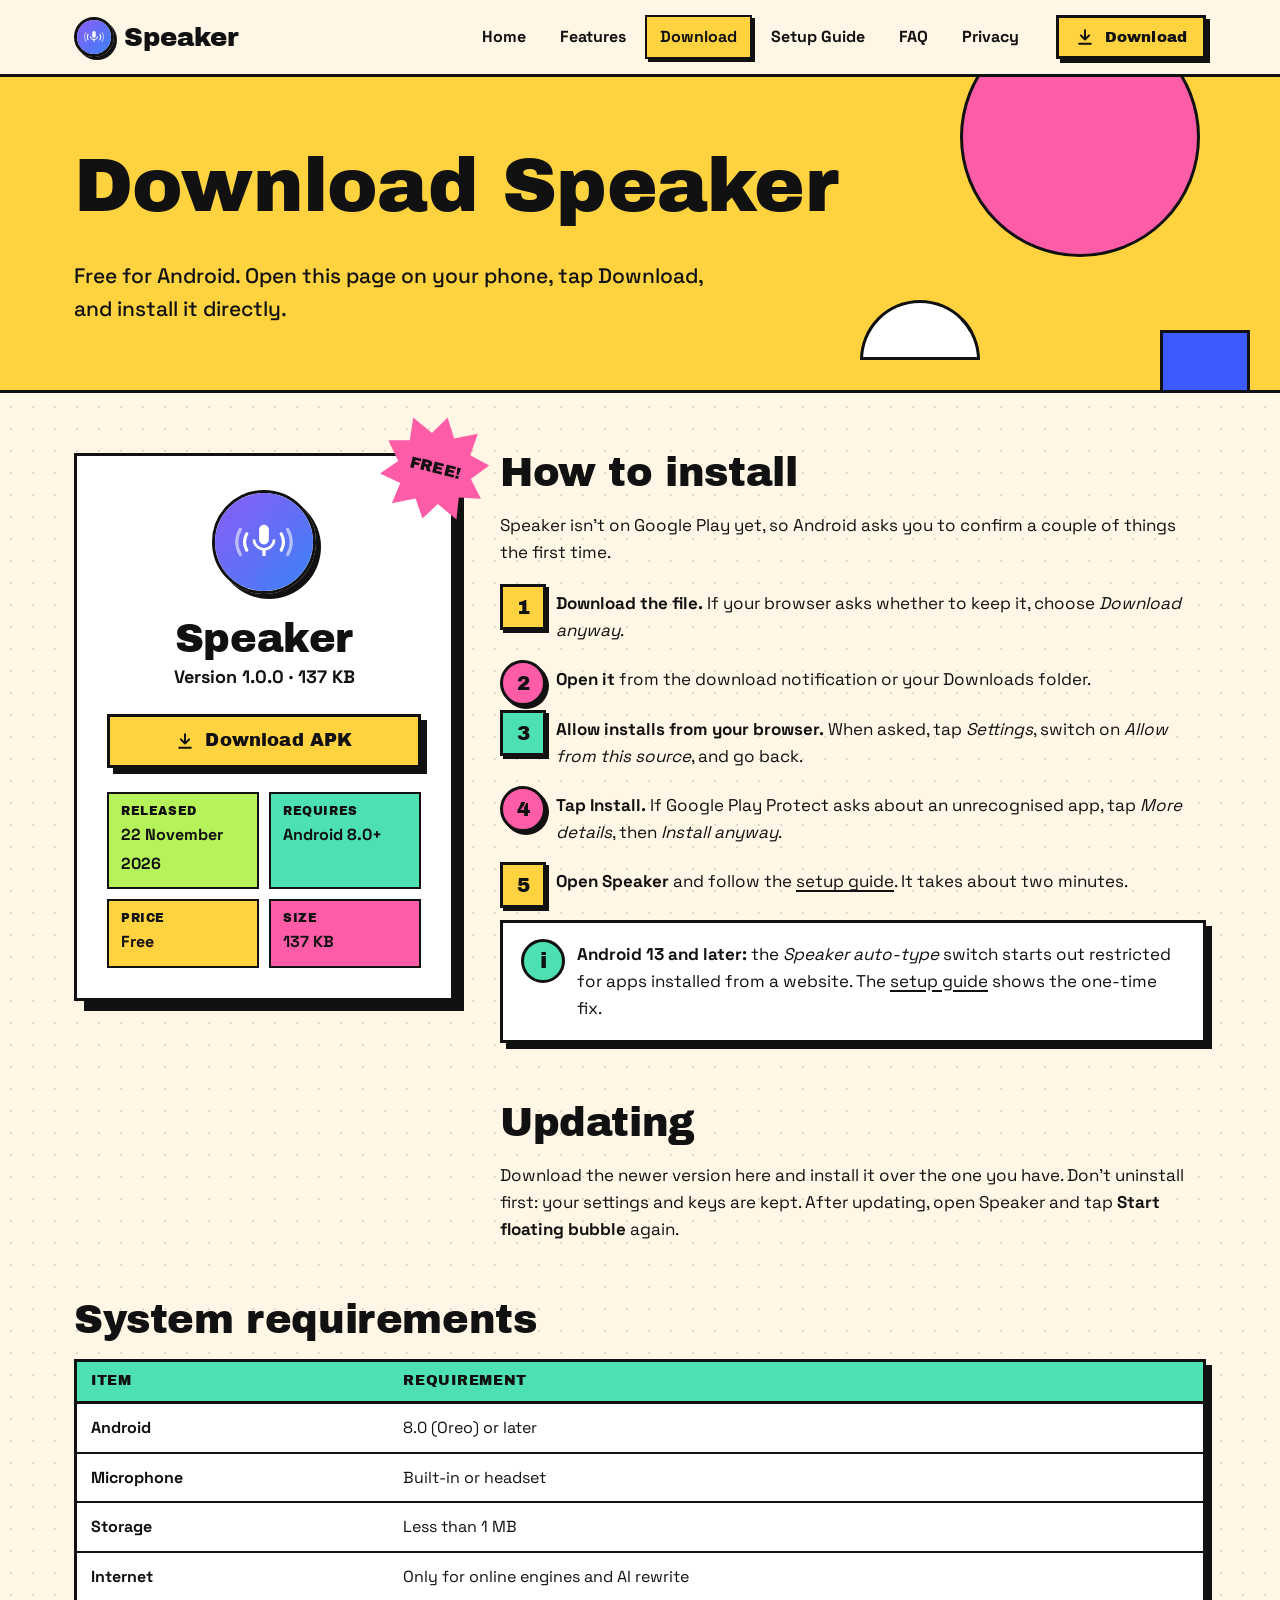
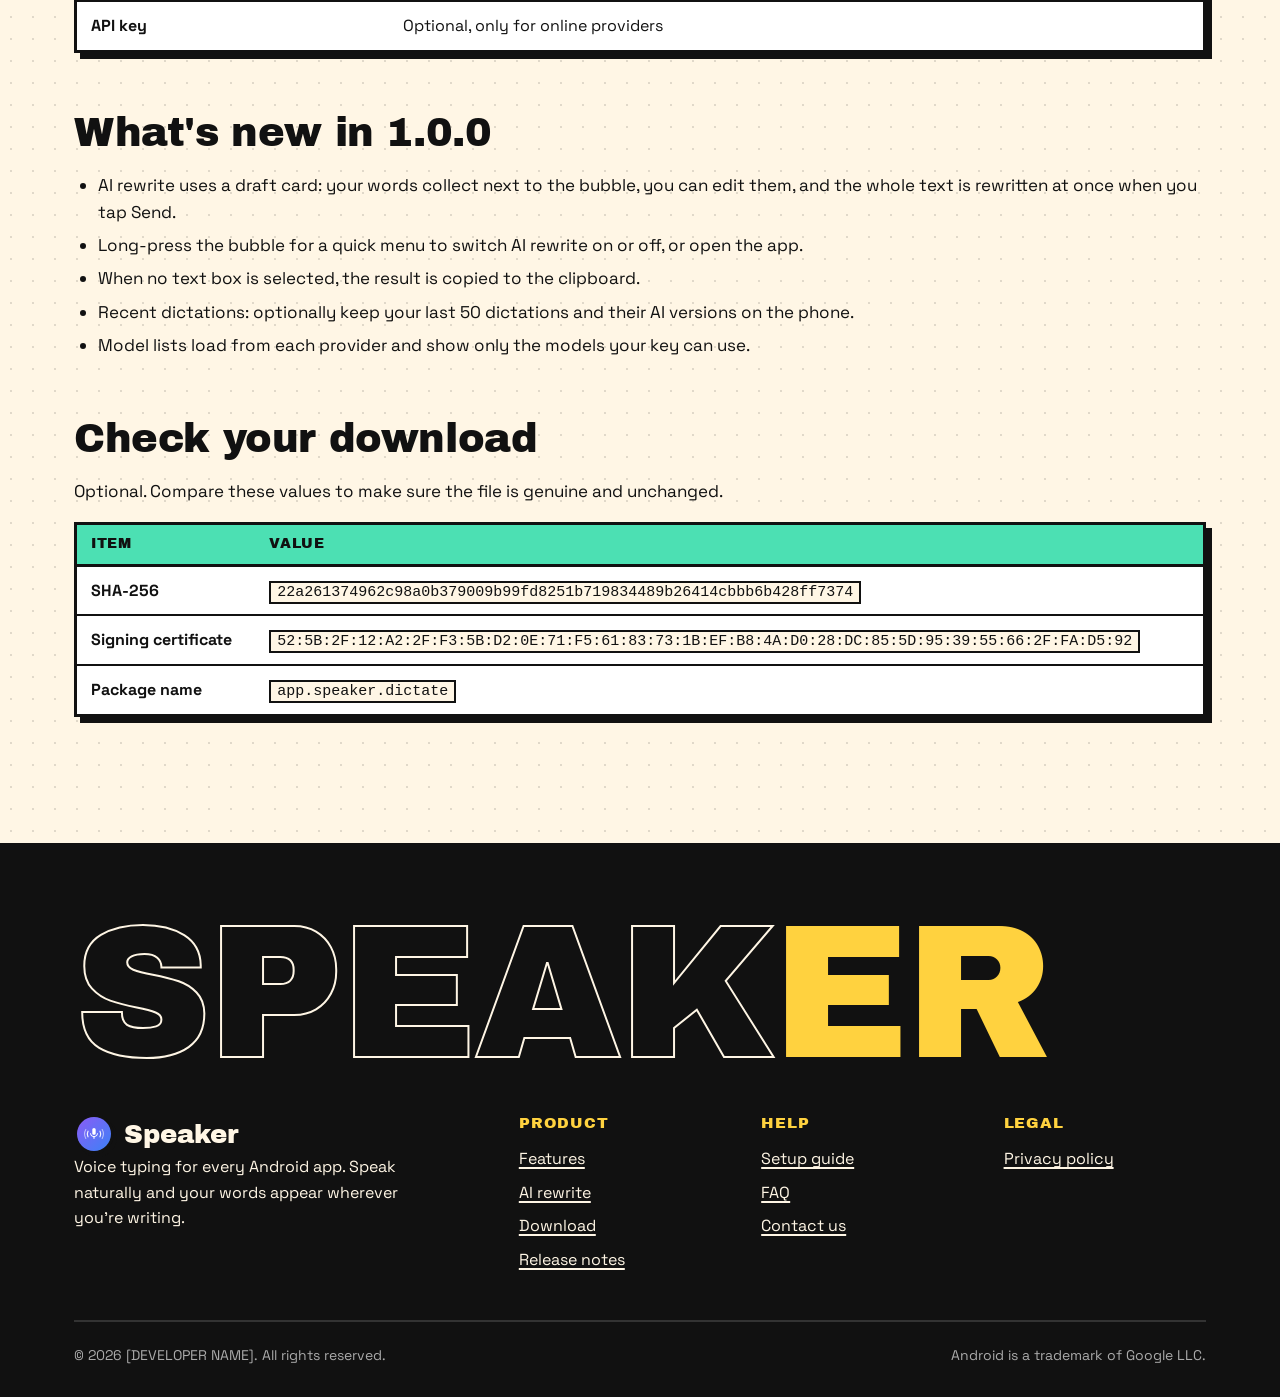
==== download.html @ e4e37671 "first commit: voxtype website" ====
<!doctype html>
<html lang="en">
<head>
<meta charset="utf-8">
<meta name="viewport" content="width=device-width, initial-scale=1">
<title>Download Speaker for Android</title>
<meta name="description" content="Download Speaker, the free voice typing app for Android 8.0 and later.">
<meta name="theme-color" content="#ffd23f">
<link rel="preload" href="assets/fonts/archivo-black-latin.woff2" as="font" type="font/woff2" crossorigin>
<link rel="icon" href="assets/logo.svg" type="image/svg+xml">
<link rel="stylesheet" href="assets/style.css">
</head>
<body>

<header class="header"><div class="wrap">
  <a class="logo" href="index.html"><img src="assets/logo.svg" alt="" width="36" height="36">Speaker</a>
  <ul class="nav"><li><a href="index.html">Home</a></li><li><a href="index.html#features">Features</a></li><li><a href="download.html" aria-current="page">Download</a></li><li><a href="guide.html">Setup Guide</a></li><li><a href="faq.html">FAQ</a></li><li><a href="privacy.html">Privacy</a></li></ul>
  <a class="btn btn-sm" href="download.html"><svg viewBox="0 0 24 24" fill="none" stroke="currentColor" stroke-width="2.4" stroke-linecap="round" stroke-linejoin="round"><path d="M12 4v11M7 10l5 5 5-5M5 20h14"/></svg>Download</a>
</div></header>

<section class="page-hero"><span class="shape s-circle p1"></span><span class="shape s-half p2"></span><span class="shape p3"></span><div class="wrap">
  <h1>Download Speaker</h1>
  <p>Free for Android. Open this page on your phone, tap Download, and install it directly.</p>
</div></section>
<div class="wrap">
  <div class="dl">
    <div class="dl-card">
      <div class="burst">FREE!</div>
      <img class="ico" src="assets/logo.svg" alt="" width="104" height="104">
      <h2>Speaker</h2>
      <div class="ver">Version 1.0.0 &middot; 137 KB</div>
      <a class="btn btn-lg" href="downloads/Speaker-1.0.0.apk" download><svg viewBox="0 0 24 24" fill="none" stroke="currentColor" stroke-width="2.4" stroke-linecap="round" stroke-linejoin="round"><path d="M12 4v11M7 10l5 5 5-5M5 20h14"/></svg>Download APK</a>
      <div class="facts">
        <div><small>Released</small><b>22 November 2026</b></div>
        <div><small>Requires</small><b>Android 8.0+</b></div>
        <div><small>Price</small><b>Free</b></div>
        <div><small>Size</small><b>137 KB</b></div>
      </div>
    </div>
    <div class="dl-main article">
      <h2>How to install</h2>
      <p>Speaker isn't on Google Play yet, so Android asks you to confirm a couple of things the first time.</p>
      <ol class="numbered">
        <li><b>Download the file.</b> If your browser asks whether to keep it, choose <i>Download anyway</i>.</li>
        <li><b>Open it</b> from the download notification or your Downloads folder.</li>
        <li><b>Allow installs from your browser.</b> When asked, tap <i>Settings</i>, switch on <i>Allow from this source</i>, and go back.</li>
        <li><b>Tap Install.</b> If Google Play Protect asks about an unrecognised app, tap <i>More details</i>, then <i>Install anyway</i>.</li>
        <li><b>Open Speaker</b> and follow the <a href="guide.html">setup guide</a>. It takes about two minutes.</li>
      </ol>
      <div class="note"><b>Android 13 and later:</b> the <i>Speaker auto-type</i> switch starts out restricted for apps installed from a website. The <a href="guide.html#restricted">setup guide</a> shows the one-time fix.</div>
      <h2>Updating</h2>
      <p>Download the newer version here and install it over the one you have. Don't uninstall first: your settings and keys are kept. After updating, open Speaker and tap <b>Start floating bubble</b> again.</p>
    </div>
  </div>

  <div class="layout" style="padding-top:30px">
    <div class="article" style="max-width:none">
      <h2 id="requirements">System requirements</h2>
      <table class="table"><tr><th>Item</th><th>Requirement</th></tr><tr><td>Android</td><td>8.0 (Oreo) or later</td></tr><tr><td>Microphone</td><td>Built-in or headset</td></tr><tr><td>Storage</td><td>Less than 1 MB</td></tr><tr><td>Internet</td><td>Only for online engines and AI rewrite</td></tr><tr><td>API key</td><td>Optional, only for online providers</td></tr></table>
      <h2 id="releases">What's new in 1.0.0</h2>
      <ul>
        <li>AI rewrite uses a draft card: your words collect next to the bubble, you can edit them, and the whole text is rewritten at once when you tap Send.</li>
        <li>Long-press the bubble for a quick menu to switch AI rewrite on or off, or open the app.</li>
        <li>When no text box is selected, the result is copied to the clipboard.</li>
        <li>Recent dictations: optionally keep your last 50 dictations and their AI versions on the phone.</li>
        <li>Model lists load from each provider and show only the models your key can use.</li>
      </ul>
      <h2 id="verify">Check your download</h2>
      <p>Optional. Compare these values to make sure the file is genuine and unchanged.</p>
      <table class="table"><tr><th>Item</th><th>Value</th></tr><tr><td>SHA-256</td><td><span class="code">22a261374962c98a0b379009b99fd8251b719834489b26414cbbb6b428ff7374</span></td></tr><tr><td>Signing certificate</td><td><span class="code">52:5B:2F:12:A2:2F:F3:5B:D2:0E:71:F5:61:83:73:1B:EF:B8:4A:D0:28:DC:85:5D:95:39:55:66:2F:FA:D5:92</span></td></tr><tr><td>Package name</td><td><span class="code">app.speaker.dictate</span></td></tr></table>
    </div>
  </div>
</div>

<footer class="footer"><div class="wrap">
  <div class="giant" aria-hidden="true">SPEAK<span>ER</span></div>
  <div class="cols">
    <div>
      <a class="logo" href="index.html"><img src="assets/logo.svg" alt="" width="36" height="36">Speaker</a>
      <p>Voice typing for every Android app. Speak naturally and your words appear wherever you're writing.</p>
    </div>
    <div><h4>Product</h4><ul><li><a href="index.html#features">Features</a></li><li><a href="index.html#ai">AI rewrite</a></li><li><a href="download.html">Download</a></li><li><a href="download.html#releases">Release notes</a></li></ul></div>
    <div><h4>Help</h4><ul><li><a href="guide.html">Setup guide</a></li><li><a href="faq.html">FAQ</a></li><li><a href="mailto:[CONTACT EMAIL]">Contact us</a></li></ul></div>
    <div><h4>Legal</h4><ul><li><a href="privacy.html">Privacy policy</a></li></ul></div>
  </div>
  <div class="base"><span>&copy; 2026 [DEVELOPER NAME]. All rights reserved.</span><span>Android is a trademark of Google LLC.</span></div>
</div></footer>

</body>
</html>
---- assets/style.css ----
/* Speaker website: bold art-poster style. Thick outlines, hard shadows, flat bright colours, geometric shapes,
   clipped and outlined type. Fonts are self-hosted (SIL Open Font License): Archivo Black, Space Grotesk.
   No frameworks, no third-party requests. */

@font-face { font-family: "Archivo Black"; src: url("fonts/archivo-black-latin.woff2") format("woff2"); font-weight: 400; font-display: swap; }
@font-face { font-family: "Space Grotesk"; src: url("fonts/space-grotesk-latin.woff2") format("woff2"); font-weight: 300 700; font-display: swap; }

:root {
  --ink: #111;
  --paper: #fff6e5;
  --white: #fff;
  --yellow: #ffd23f;
  --pink: #ff5ca8;
  --blue: #3d5afe;
  --lime: #b6f25a;
  --orange: #ff7a1a;
  --purple: #8b5cf6;
  --mint: #4ce0b3;
  --line: 3px solid var(--ink);
  --hard: 6px 6px 0 var(--ink);
  --hard-sm: 4px 4px 0 var(--ink);
  --display: "Archivo Black", "Arial Black", Impact, sans-serif;
  --body: "Space Grotesk", system-ui, "Segoe UI", Roboto, sans-serif;
}

* { box-sizing: border-box; }
html { scroll-behavior: smooth; }
body {
  margin: 0;
  font: 18px/1.6 var(--body);
  color: var(--ink);
  background-color: var(--paper);
  background-image: radial-gradient(rgba(17,17,17,.13) 1.2px, transparent 1.2px);
  background-size: 22px 22px;
}
a { color: var(--ink); text-decoration-thickness: 2px; text-underline-offset: 3px; }
a:hover { color: var(--blue); }
img, svg { max-width: 100%; }
h1, h2, h3 { margin: 0 0 .45em; font-family: var(--display); font-weight: 400; line-height: 1.02; letter-spacing: -.01em; }
h1 { font-size: 88px; }
h2 { font-size: 56px; }
h3 { font-size: 22px; line-height: 1.15; }
p { margin: 0 0 1em; }
.wrap { width: 1180px; max-width: 100%; margin: 0 auto; padding: 0 24px; position: relative; }
.center { text-align: center; }

/* ---------- type effects ---------- */
.outline { color: transparent; -webkit-text-stroke: 2.5px var(--ink); paint-order: stroke fill; }
.stripes {
  color: transparent;
  background: repeating-linear-gradient(-45deg, var(--pink) 0 10px, var(--blue) 10px 20px);
  -webkit-background-clip: text; background-clip: text;
  -webkit-text-stroke: 2px var(--ink);
}
.dots-text {
  color: transparent;
  background: radial-gradient(var(--orange) 35%, transparent 36%) 0 0 / 12px 12px, var(--yellow);
  -webkit-background-clip: text; background-clip: text;
  -webkit-text-stroke: 2px var(--ink);
}
.hl { position: relative; z-index: 0; display: inline-block; padding: 0 .12em; }
.hl::before { content: ""; position: absolute; z-index: -1; inset: .12em -.04em .02em; background: var(--yellow); border: var(--line); transform: skew(-8deg) rotate(-1.5deg); }
.hl.pink::before { background: var(--pink); }
.hl.lime::before { background: var(--lime); }
.hl.mint::before { background: var(--mint); }
.circled { position: relative; display: inline-block; }
.circled::after { content: ""; position: absolute; inset: -.15em -.25em; border: 3px solid var(--pink); border-radius: 50%; transform: rotate(-4deg); pointer-events: none; }

/* ---------- header ---------- */
.header { position: sticky; top: 0; z-index: 30; background: var(--paper); border-bottom: var(--line); }
.header .wrap { display: flex; align-items: center; gap: 22px; height: 74px; }
.logo { display: flex; align-items: center; gap: 10px; font: 26px/1 var(--display); color: var(--ink); text-decoration: none; }
.logo img { width: 40px; height: 40px; border: var(--line); border-radius: 50%; box-shadow: 3px 3px 0 var(--ink); }
.logo:hover { color: var(--ink); }
.nav { display: flex; gap: 4px; margin: 0 0 0 auto; padding: 0; list-style: none; }
.nav a { display: block; padding: 7px 13px; font-weight: 700; font-size: 16px; text-decoration: none; border: 2px solid transparent; }
.nav a:hover { color: var(--ink); border-color: var(--ink); background: var(--white); }
.nav a[aria-current="page"] { background: var(--yellow); border: 2px solid var(--ink); box-shadow: 3px 3px 0 var(--ink); }

/* ---------- buttons ---------- */
.btn {
  display: inline-flex; align-items: center; justify-content: center; gap: 10px;
  padding: 14px 24px;
  font: 18px/1.1 var(--display);
  letter-spacing: .01em;
  color: var(--ink);
  text-decoration: none;
  background: var(--yellow);
  border: var(--line);
  box-shadow: var(--hard);
  transition: transform .12s ease, box-shadow .12s ease;
}
.btn:hover { color: var(--ink); transform: translate(-2px, -2px); box-shadow: 8px 8px 0 var(--ink); }
.btn:active { transform: translate(4px, 4px); box-shadow: 2px 2px 0 var(--ink); }
.btn svg { width: 20px; height: 20px; flex: none; }
.btn-sm { padding: 9px 16px; font-size: 15px; box-shadow: var(--hard-sm); }
.btn-pink { background: var(--pink); }
.btn-white { background: var(--white); }
.btn-lime { background: var(--lime); }
.btn-round { border-radius: 999px; }

/* ---------- stickers & shapes ---------- */
.sticker {
  position: absolute; z-index: 3;
  display: inline-flex; align-items: center; justify-content: center;
  padding: 8px 14px;
  font: 15px/1 var(--display);
  text-transform: uppercase;
  background: var(--lime);
  border: var(--line);
  box-shadow: var(--hard-sm);
}
.burst {
  position: absolute; z-index: 3;
  display: flex; align-items: center; justify-content: center;
  width: 120px; height: 120px;
  font: 18px/1 var(--display);
  text-align: center;
  background: var(--pink);
  clip-path: polygon(50% 0%, 61% 18%, 82% 8%, 80% 30%, 100% 35%, 86% 52%, 100% 68%, 79% 72%, 82% 93%, 61% 83%, 50% 100%, 39% 83%, 18% 93%, 21% 72%, 0% 68%, 14% 52%, 0% 35%, 20% 30%, 18% 8%, 39% 18%);
}
.shape { position: absolute; z-index: 0; pointer-events: none; border: var(--line); }
.s-circle { border-radius: 50%; }
.s-half { border-radius: 999px 999px 0 0; }
.s-quarter { border-radius: 100% 0 0 0; }
.s-tri { border: 0; background: var(--ink); clip-path: polygon(50% 0, 100% 100%, 0 100%); }
.s-tri::after { content: ""; position: absolute; inset: 5px 4px 3px; clip-path: polygon(50% 0, 100% 100%, 0 100%); background: inherit; }
.squiggle { position: absolute; z-index: 1; pointer-events: none; }
.spin { position: absolute; z-index: 3; width: 150px; height: 150px; animation: spin 18s linear infinite; }
.spin text { font: 12.5px var(--display); letter-spacing: 2.6px; text-transform: uppercase; }
@keyframes spin { to { transform: rotate(360deg); } }

/* ---------- hero ---------- */
.hero { position: relative; overflow: hidden; padding: 70px 0 100px; border-bottom: var(--line); }
.hero .wrap { display: flex; align-items: center; gap: 40px; }
.hero-copy { position: relative; z-index: 2; flex: 1 1 0; min-width: 0; }
.hero h1 { margin-bottom: 26px; }
.hero h1 span { display: block; }
.tag { display: inline-block; margin-bottom: 22px; padding: 6px 12px; font-weight: 700; font-size: 15px; background: var(--white); border: var(--line); box-shadow: var(--hard-sm); transform: rotate(-2deg); }
.tag b { margin-right: 6px; padding: 1px 7px; color: #fff; background: var(--ink); }
.lead { max-width: 520px; font-size: 21px; font-weight: 500; }
.actions { display: flex; flex-wrap: wrap; gap: 16px; margin: 30px 0 0; }

.hero-art { position: relative; flex: 0 0 470px; height: 600px; }
.hero-art .s1 { width: 330px; height: 330px; right: 0; top: 40px; background: var(--yellow); }
.hero-art .s2 { width: 170px; height: 170px; left: 10px; bottom: 40px; background: var(--blue); }
.hero-art .s3 { width: 140px; height: 70px; right: 40px; bottom: 30px; background: var(--mint); }
.hero-art .s4 { width: 70px; height: 70px; left: 40px; top: 20px; background: var(--pink); }

/* boxy device */
.device {
  position: absolute; z-index: 2;
  left: 110px; top: 50px;
  width: 260px; height: 480px;
  padding: 14px 12px 42px;
  background: var(--ink);
  border: var(--line);
  box-shadow: 12px 12px 0 var(--pink);
  transform: rotate(-4deg);
}
.device::after { content: ""; position: absolute; left: 50%; bottom: 13px; width: 44px; height: 14px; margin-left: -22px; background: var(--paper); border: 2px solid var(--paper); }
.device .cam { position: absolute; left: 50%; top: 4px; width: 50px; height: 6px; margin-left: -25px; background: #333; }
.scr { position: relative; height: 100%; overflow: hidden; background: var(--white); font-size: 12.5px; }
.scr .bar { display: flex; align-items: center; gap: 8px; padding: 9px 12px; font-weight: 700; background: var(--mint); border-bottom: var(--line); }
.scr .bar i { width: 22px; height: 22px; background: var(--white); border: 2px solid var(--ink); }
.m { max-width: 82%; margin: 10px 10px 0; padding: 7px 10px; line-height: 1.35; background: var(--white); border: 2px solid var(--ink); box-shadow: 3px 3px 0 var(--ink); }
.m.me { margin-left: auto; background: var(--lime); }
.mic { position: absolute; right: 8px; top: 50%; display: flex; align-items: center; justify-content: center; width: 54px; height: 54px; border-radius: 50%; background: var(--pink); border: var(--line); box-shadow: 3px 3px 0 var(--ink); }
.mic::before { content: ""; position: absolute; inset: -10px; border: 2px dashed var(--ink); border-radius: 50%; animation: spin 8s linear infinite; }
.mic svg { width: 24px; height: 24px; }
.typing { position: absolute; left: 10px; right: 10px; bottom: 10px; padding: 9px 11px; background: var(--white); border: 2px solid var(--ink); }
.caret { display: inline-block; width: 2px; height: 14px; vertical-align: -2px; background: var(--ink); animation: blink 1s step-end infinite; }
@keyframes blink { 50% { opacity: 0; } }
.hero-art .sticker.st1 { left: 0; top: 150px; transform: rotate(-8deg); background: var(--yellow); }
.hero-art .sticker.st2 { right: 0; top: 360px; transform: rotate(6deg); background: var(--white); }
.hero-art .burst { right: 10px; top: 0; transform: rotate(12deg); }
.hero-art .spin { left: -30px; bottom: -10px; }

/* ---------- marquee ---------- */
.marquee { overflow: hidden; padding: 14px 0; color: var(--paper); background: var(--ink); border-bottom: var(--line); transform: rotate(-1.2deg); margin: -10px -20px 0; position: relative; z-index: 5; }
.marquee .track { display: flex; width: max-content; gap: 34px; animation: slide 26s linear infinite; }
.marquee span { font: 30px/1 var(--display); text-transform: uppercase; white-space: nowrap; }
.marquee span:nth-child(3n+2) { color: var(--yellow); }
.marquee span:nth-child(3n+3) { color: transparent; -webkit-text-stroke: 1.5px var(--paper); }
@keyframes slide { to { transform: translateX(-50%); } }

/* ---------- sections ---------- */
.section { position: relative; padding: 110px 0; }
.section.yellow { background: var(--yellow); border-top: var(--line); border-bottom: var(--line); }
.section.blue { color: var(--white); background: var(--blue); border-top: var(--line); border-bottom: var(--line); }
.section.blue h2, .section.blue h3 { color: var(--white); }
.head { max-width: 760px; margin: 0 0 56px; }
.head.center { margin-left: auto; margin-right: auto; }
.head p { font-size: 20px; font-weight: 500; }
.label { display: inline-block; margin-bottom: 16px; padding: 4px 10px; font: 14px/1.3 var(--display); text-transform: uppercase; letter-spacing: .08em; background: var(--white); border: 2px solid var(--ink); }

/* bento grid of mixed shapes */
.bento { display: grid; grid-template-columns: repeat(4, 1fr); grid-auto-rows: 250px; gap: 22px; }
.tile { position: relative; overflow: hidden; padding: 26px; border: var(--line); box-shadow: var(--hard); background: var(--white); }
.tile p { margin: 0; font-size: 16px; font-weight: 500; }
.tile .big { position: absolute; right: -6px; bottom: -22px; font: 120px/1 var(--display); opacity: .14; }
.t-wide { grid-column: span 2; }
.t-tall { grid-row: span 2; }
.t-pink { background: var(--pink); }
.t-lime { background: var(--lime); }
.t-mint { background: var(--mint); }
.t-yellow { background: var(--yellow); }
.t-purple { background: var(--purple); color: var(--white); }
.t-orange { background: var(--orange); }
.t-round { border-radius: 50%; display: flex; flex-direction: column; align-items: center; justify-content: center; text-align: center; padding: 30px; }
.t-arch { border-radius: 999px 999px 0 0; padding-top: 70px; text-align: center; }
.t-cut { clip-path: polygon(0 0, calc(100% - 50px) 0, 100% 50px, 100% 100%, 0 100%); box-shadow: none; }
.t-pill { border-radius: 999px; display: flex; align-items: center; gap: 18px; padding: 20px 34px; }
.t-blob { border-radius: 60% 40% 55% 45% / 45% 55% 45% 55%; display: flex; flex-direction: column; justify-content: center; text-align: center; padding: 34px; }
.t-stripes { background: repeating-linear-gradient(-45deg, var(--white) 0 14px, #ffe3f0 14px 28px); }
.glyph { display: inline-flex; align-items: center; justify-content: center; width: 54px; height: 54px; margin-bottom: 16px; color: var(--ink); background: var(--white); border: var(--line); box-shadow: 3px 3px 0 var(--ink); }
.glyph.round { border-radius: 50%; }
.glyph svg { width: 26px; height: 26px; }
.t-pill .glyph, .t-round .glyph, .t-blob .glyph { margin-bottom: 10px; }
.t-pill .glyph { margin-bottom: 0; flex: none; }

/* steps */
.steps { display: grid; grid-template-columns: repeat(3, 1fr); gap: 26px; }
.step { position: relative; padding: 30px 26px 28px; background: var(--white); border: var(--line); box-shadow: var(--hard); }
.step:nth-child(2) { transform: rotate(1.5deg); margin-top: 30px; }
.step:nth-child(3) { transform: rotate(-1.2deg); }
.step .n { display: block; margin: -6px 0 6px; font: 96px/1 var(--display); color: transparent; -webkit-text-stroke: 3px var(--ink); }
.step:nth-child(1) .n { -webkit-text-stroke-color: var(--ink); background: linear-gradient(var(--pink), var(--pink)) 0 70% / 100% 30% no-repeat; -webkit-background-clip: text; background-clip: text; }
.step:nth-child(2) .n { background: linear-gradient(var(--blue), var(--blue)) 0 70% / 100% 30% no-repeat; -webkit-background-clip: text; background-clip: text; }
.step:nth-child(3) .n { background: linear-gradient(var(--orange), var(--orange)) 0 70% / 100% 30% no-repeat; -webkit-background-clip: text; background-clip: text; }
.step p { margin: 0; font-size: 16px; font-weight: 500; }

/* AI before / after */
.ba { display: grid; grid-template-columns: 1fr 120px 1fr; align-items: center; gap: 10px; }
.card-say { position: relative; padding: 32px 30px; font-size: 21px; font-weight: 500; line-height: 1.45; border: var(--line); box-shadow: var(--hard); }
.card-say small { position: absolute; top: -18px; left: 20px; padding: 4px 10px; font: 14px/1.2 var(--display); text-transform: uppercase; background: var(--white); border: 2px solid var(--ink); }
.say-before { color: var(--ink); background: var(--white); transform: rotate(-2deg); border-style: dashed; }
.say-before s { text-decoration-color: var(--pink); text-decoration-thickness: 3px; }
.say-after { color: var(--ink); background: var(--lime); transform: rotate(1.5deg); }
.ba-arrow { display: flex; flex-direction: column; align-items: center; gap: 6px; font: 15px/1.1 var(--display); text-align: center; color: var(--white); }
.ba-arrow svg { width: 110px; height: 60px; }
.ai-points { display: flex; flex-wrap: wrap; gap: 12px; margin-top: 56px; padding: 0; list-style: none; }
.ai-points li { padding: 9px 16px; font-weight: 700; color: var(--ink); background: var(--white); border: var(--line); box-shadow: var(--hard-sm); border-radius: 999px; }
.ai-points li:nth-child(even) { background: var(--yellow); transform: rotate(-2deg); }

/* engine tags */
.tags { display: flex; flex-wrap: wrap; gap: 18px; justify-content: center; }
.etag { display: flex; flex-direction: column; min-width: 190px; padding: 16px 20px; background: var(--white); border: var(--line); box-shadow: var(--hard); }
.etag b { font: 20px/1.1 var(--display); }
.etag span { font-size: 15px; font-weight: 500; }
.etag em { align-self: flex-start; margin-top: 10px; padding: 2px 9px; font-size: 13px; font-weight: 700; font-style: normal; border: 2px solid var(--ink); background: var(--paper); }
.etag:nth-child(1) { background: var(--lime); transform: rotate(-2deg); }
.etag:nth-child(2) { border-radius: 30px; }
.etag:nth-child(3) { transform: rotate(1.5deg); background: var(--mint); }
.etag:nth-child(4) { border-radius: 0 30px 0 30px; }
.etag:nth-child(5) { background: var(--pink); transform: rotate(-1deg); }
.etag:nth-child(6) { border-radius: 999px; padding-left: 28px; padding-right: 28px; }

/* privacy */
.privacy { display: flex; align-items: center; gap: 60px; }
.privacy .copy { flex: 1 1 0; min-width: 0; }
.privacy ul { display: grid; grid-template-columns: 1fr 1fr; gap: 12px; margin: 22px 0 30px; padding: 0; list-style: none; }
.privacy li { display: flex; align-items: center; gap: 10px; padding: 10px 14px; font-weight: 700; background: var(--white); border: var(--line); }
.privacy li::before { content: "\2713"; display: flex; align-items: center; justify-content: center; flex: none; width: 26px; height: 26px; font-size: 15px; color: var(--ink); background: var(--lime); border: 2px solid var(--ink); border-radius: 50%; }
.star-badge {
  position: relative; flex: 0 0 300px; height: 300px;
  display: flex; align-items: center; justify-content: center;
}
.star-badge::before {
  content: ""; position: absolute; inset: 0;
  background: var(--ink);
  clip-path: polygon(50% 0%, 61% 18%, 82% 8%, 80% 30%, 100% 35%, 86% 52%, 100% 68%, 79% 72%, 82% 93%, 61% 83%, 50% 100%, 39% 83%, 18% 93%, 21% 72%, 0% 68%, 14% 52%, 0% 35%, 20% 30%, 18% 8%, 39% 18%);
  transform: translate(8px, 8px);
}
.star-badge::after {
  content: ""; position: absolute; inset: 0;
  background: var(--lime);
  clip-path: polygon(50% 0%, 61% 18%, 82% 8%, 80% 30%, 100% 35%, 86% 52%, 100% 68%, 79% 72%, 82% 93%, 61% 83%, 50% 100%, 39% 83%, 18% 93%, 21% 72%, 0% 68%, 14% 52%, 0% 35%, 20% 30%, 18% 8%, 39% 18%);
  animation: spin 40s linear infinite;
}
.star-badge span { position: relative; z-index: 1; font: 34px/1 var(--display); text-align: center; }

/* CTA */
.cta { position: relative; overflow: hidden; padding: 120px 0; text-align: center; background: var(--pink); border-top: var(--line); }
.cta h2 { font-size: 110px; line-height: .95; }
.cta p { font-size: 21px; font-weight: 700; margin-bottom: 34px; }
.cta .s-a { width: 220px; height: 220px; left: -60px; top: 40px; background: var(--yellow); }
.cta .s-b { width: 160px; height: 80px; right: 60px; bottom: 40px; background: var(--mint); }
.cta .s-c { width: 90px; height: 90px; right: 160px; top: 60px; background: var(--blue); }
.cta .wrap { z-index: 2; }
.cta .fine { margin: 22px 0 0; font-size: 15px; font-weight: 500; }

/* ---------- inner pages ---------- */
.page-hero { position: relative; overflow: hidden; padding: 70px 0 64px; border-bottom: var(--line); background: var(--yellow); }
.page-hero h1 { position: relative; z-index: 2; font-size: 76px; }
.page-hero p { position: relative; z-index: 2; max-width: 640px; margin: 0; font-size: 21px; font-weight: 500; }
.page-hero .p1 { width: 240px; height: 240px; right: 80px; top: -60px; background: var(--pink); }
.page-hero .p2 { width: 120px; height: 60px; right: 300px; bottom: 30px; background: var(--white); }
.page-hero .p3 { width: 90px; height: 90px; right: 30px; bottom: -30px; background: var(--blue); }

.layout { display: flex; gap: 46px; padding: 60px 0 100px; }
.side { flex: 0 0 250px; }
.side .box { position: sticky; top: 100px; padding: 18px; background: var(--white); border: var(--line); box-shadow: var(--hard); }
.side h4 { margin: 0 0 10px; font: 15px/1.2 var(--display); text-transform: uppercase; letter-spacing: .06em; }
.side ul { margin: 0; padding: 0; list-style: none; }
.side li a { display: block; padding: 7px 10px; font-weight: 700; font-size: 16px; text-decoration: none; border: 2px solid transparent; }
.side li a:hover { color: var(--ink); background: var(--lime); border-color: var(--ink); }
.article { flex: 1 1 0; min-width: 0; max-width: 800px; }
.article h2 { margin-top: 60px; font-size: 40px; }
.article h2:first-child { margin-top: 0; }
.article ul, .article ol { padding-left: 24px; }
.article li { margin-bottom: 6px; }
.article p, .article li { font-size: 17px; }

.table { width: 100%; margin: 16px 0 26px; border-collapse: collapse; font-size: 16px; background: var(--white); border: var(--line); box-shadow: var(--hard); }
.table th { padding: 11px 14px; text-align: left; font: 14px/1.2 var(--display); text-transform: uppercase; letter-spacing: .05em; background: var(--mint); border-bottom: var(--line); }
.table td { padding: 11px 14px; vertical-align: top; border-top: 2px solid var(--ink); }
.table tr:nth-child(2) td { border-top: 0; }
.table td:first-child { font-weight: 700; }

.numbered { margin: 18px 0 24px; padding: 0 !important; list-style: none; counter-reset: n; }
.numbered > li { position: relative; margin: 0 0 16px; padding: 6px 0 0 56px; counter-increment: n; }
.numbered > li::before { content: counter(n); position: absolute; left: 0; top: 0; display: flex; align-items: center; justify-content: center; width: 40px; height: 40px; font: 20px/1 var(--display); background: var(--yellow); border: var(--line); box-shadow: 3px 3px 0 var(--ink); }
.numbered > li:nth-child(2n)::before { background: var(--pink); border-radius: 50%; }
.numbered > li:nth-child(3n)::before { background: var(--mint); }

.note { position: relative; margin: 24px 0; padding: 18px 22px 18px 74px; font-size: 17px; background: var(--white); border: var(--line); box-shadow: var(--hard); }
.note::before { content: "i"; position: absolute; left: 18px; top: 16px; display: flex; align-items: center; justify-content: center; width: 38px; height: 38px; font: 22px/1 var(--display); background: var(--mint); border: var(--line); border-radius: 50%; }
.note.warn { background: var(--yellow); }
.note.warn::before { content: "!"; background: var(--orange); border-radius: 0; transform: rotate(45deg); }
.code { font: 15px Consolas, "Courier New", monospace; padding: 1px 6px; background: var(--paper); border: 2px solid var(--ink); word-break: break-all; }

/* download page */
.dl { display: flex; gap: 46px; align-items: flex-start; padding: 60px 0 10px; }
.dl-card { position: relative; flex: 0 0 380px; padding: 34px 30px 30px; text-align: center; background: var(--white); border: var(--line); box-shadow: 10px 10px 0 var(--ink); }
.dl-card .ico { width: 104px; height: 104px; border: var(--line); border-radius: 50%; box-shadow: 5px 5px 0 var(--ink); }
.dl-card h2 { margin: 16px 0 4px; font-size: 40px; }
.dl-card .ver { margin-bottom: 22px; font-weight: 700; }
.dl-card .btn { width: 100%; }
.dl-card .burst { right: -36px; top: -40px; width: 104px; height: 104px; font-size: 16px; transform: rotate(14deg); }
.facts { display: grid; grid-template-columns: 1fr 1fr; gap: 10px; margin-top: 24px; text-align: left; }
.facts div { padding: 10px 12px; border: 2px solid var(--ink); }
.facts div:nth-child(1) { background: var(--lime); }
.facts div:nth-child(2) { background: var(--mint); }
.facts div:nth-child(3) { background: var(--yellow); }
.facts div:nth-child(4) { background: var(--pink); }
.facts small { display: block; font: 12px/1.3 var(--display); text-transform: uppercase; letter-spacing: .05em; }
.facts b { font-size: 16px; }
.dl-main { flex: 1 1 0; min-width: 0; }

/* FAQ */
details.q { margin: 0 0 14px; background: var(--white); border: var(--line); box-shadow: var(--hard-sm); }
details.q[open] { box-shadow: var(--hard); background: #fffdf6; }
details.q summary { display: flex; justify-content: space-between; align-items: center; gap: 16px; padding: 16px 18px; font-size: 18px; font-weight: 700; cursor: pointer; list-style: none; }
details.q summary::-webkit-details-marker { display: none; }
details.q summary::after { content: "+"; flex: none; display: flex; align-items: center; justify-content: center; width: 34px; height: 34px; font: 22px/1 var(--display); background: var(--yellow); border: var(--line); transition: transform .2s; }
details.q[open] summary::after { content: "\2013"; background: var(--pink); border-radius: 50%; }
details.q .a { padding: 0 18px 18px; font-size: 17px; }
details.q .a p:last-child { margin: 0; }

/* ---------- footer ---------- */
.footer { position: relative; overflow: hidden; padding: 70px 0 30px; color: var(--paper); background: var(--ink); }
.footer .giant { margin: 0 0 40px; font: 190px/0.85 var(--display); color: transparent; -webkit-text-stroke: 2px var(--paper); letter-spacing: -.02em; white-space: nowrap; }
.footer .giant span { color: var(--yellow); -webkit-text-stroke: 0; }
.footer .cols { display: grid; grid-template-columns: 2fr 1fr 1fr 1fr; gap: 40px; padding-bottom: 40px; }
.footer p { max-width: 340px; font-size: 16px; }
.footer h4 { margin: 0 0 14px; font: 15px/1.2 var(--display); text-transform: uppercase; letter-spacing: .06em; color: var(--yellow); }
.footer ul { margin: 0; padding: 0; list-style: none; }
.footer li { margin-bottom: 8px; font-size: 16px; }
.footer a { color: var(--paper); }
.footer a:hover { color: var(--pink); }
.footer .base { display: flex; flex-wrap: wrap; justify-content: space-between; gap: 10px; padding-top: 22px; font-size: 14px; border-top: 2px solid #333; color: #aaa; }

/* ---------- motion & responsive ---------- */
@media (prefers-reduced-motion: reduce) {
  .marquee .track, .spin, .mic::before, .star-badge::after, .caret { animation: none; }
  .btn { transition: none; }
}
@media (max-width: 1080px) {
  h1 { font-size: 68px; }
  .hero-art { flex-basis: 400px; transform: scale(.9); transform-origin: right center; }
  .bento { grid-template-columns: repeat(2, 1fr); }
  .footer .giant { font-size: 130px; }
  .cta h2 { font-size: 84px; }
}
@media (max-width: 800px) {
  body { font-size: 16px; }
  h1 { font-size: 52px; }
  h2 { font-size: 40px; }
  .wrap { padding: 0 18px; }
  .header { position: static; }
  .header .wrap { flex-wrap: wrap; height: auto; gap: 8px 12px; padding-top: 12px; padding-bottom: 12px; }
  .header .btn { margin-left: auto; }
  .nav { order: 3; width: 100%; margin: 0; overflow-x: auto; }
  .nav a { white-space: nowrap; font-size: 15px; padding: 6px 11px; }
  .hero { padding: 40px 0 30px; }
  .hero .wrap { flex-direction: column; align-items: stretch; }
  .lead { font-size: 18px; }
  .actions .btn { flex: 1 1 100%; }
  .hero-art { flex: none; width: 360px; max-width: 100%; height: 560px; margin: 10px auto 0; transform: none; }
  .hero-art .s1 { width: 250px; height: 250px; }
  .device { left: 50%; margin-left: -130px; }
  .hero-art .spin { width: 120px; height: 120px; left: -10px; }
  .section { padding: 70px 0; }
  .head { margin-bottom: 36px; }
  .head p { font-size: 18px; }
  .bento { grid-template-columns: 1fr; grid-auto-rows: auto; }
  .t-wide, .t-tall { grid-column: auto; grid-row: auto; }
  .tile { min-height: 200px; }
  .t-round { width: 280px; height: 280px; min-height: 0; justify-self: center; }
  .t-arch { padding-top: 60px; }
  .t-pill { border-radius: 40px; flex-direction: column; text-align: center; }
  .steps { grid-template-columns: 1fr; }
  .step:nth-child(2) { margin-top: 0; }
  .ba { grid-template-columns: 1fr; gap: 26px; }
  .ba-arrow svg { transform: rotate(90deg); width: 70px; }
  .card-say { font-size: 18px; }
  .privacy { flex-direction: column-reverse; gap: 30px; }
  .privacy ul { grid-template-columns: 1fr; }
  .star-badge { flex: none; width: 220px; height: 220px; }
  .star-badge span { font-size: 26px; }
  .cta { padding: 80px 0; }
  .cta h2 { font-size: 60px; }
  .page-hero h1 { font-size: 48px; }
  .page-hero p { font-size: 18px; }
  .layout { flex-direction: column; gap: 24px; padding: 36px 0 70px; }
  .side { flex: none; }
  .side .box { position: static; }
  .dl { flex-direction: column; padding-top: 40px; }
  .dl-card { flex: none; width: 100%; }
  .dl-card .burst { right: -6px; }
  .table { display: block; overflow-x: auto; }
  .footer .giant { font-size: 74px; }
  .footer .cols { grid-template-columns: 1fr 1fr; }
  .footer .cols > div:first-child { grid-column: 1 / -1; }
}
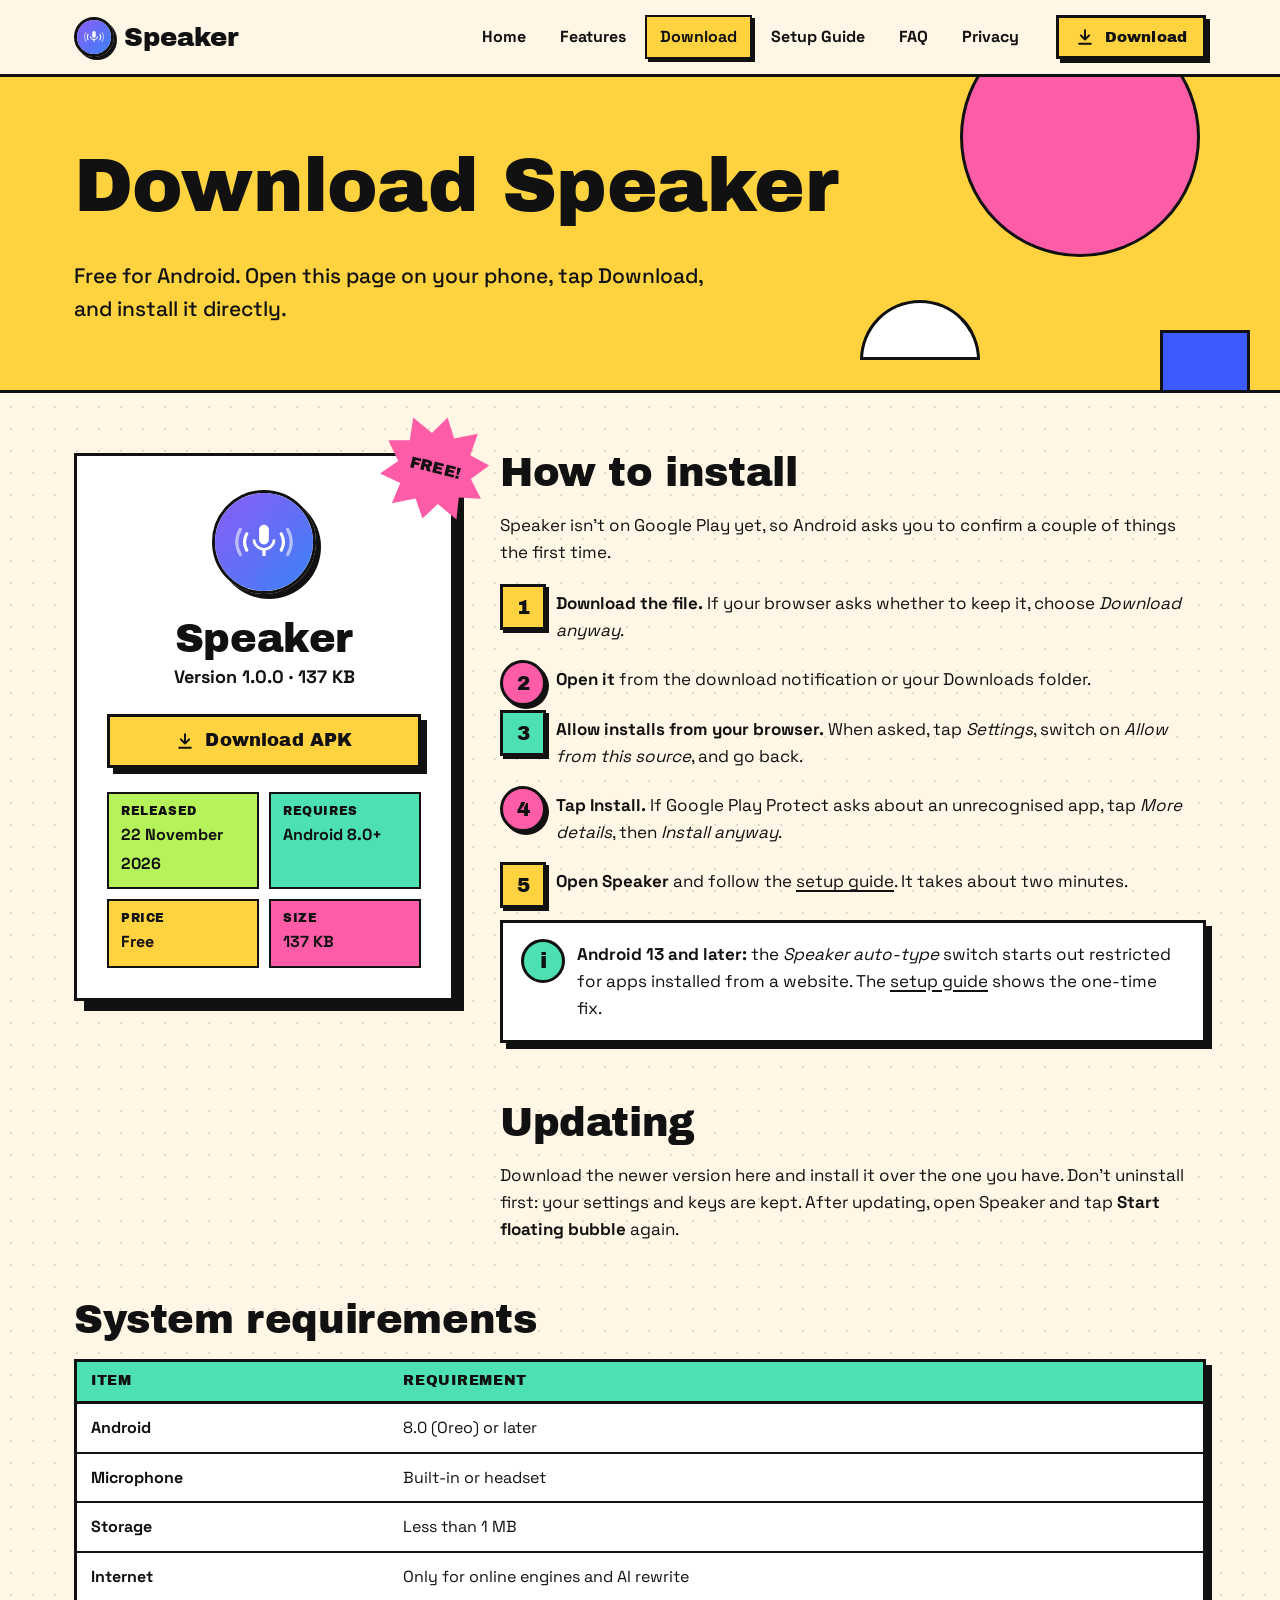
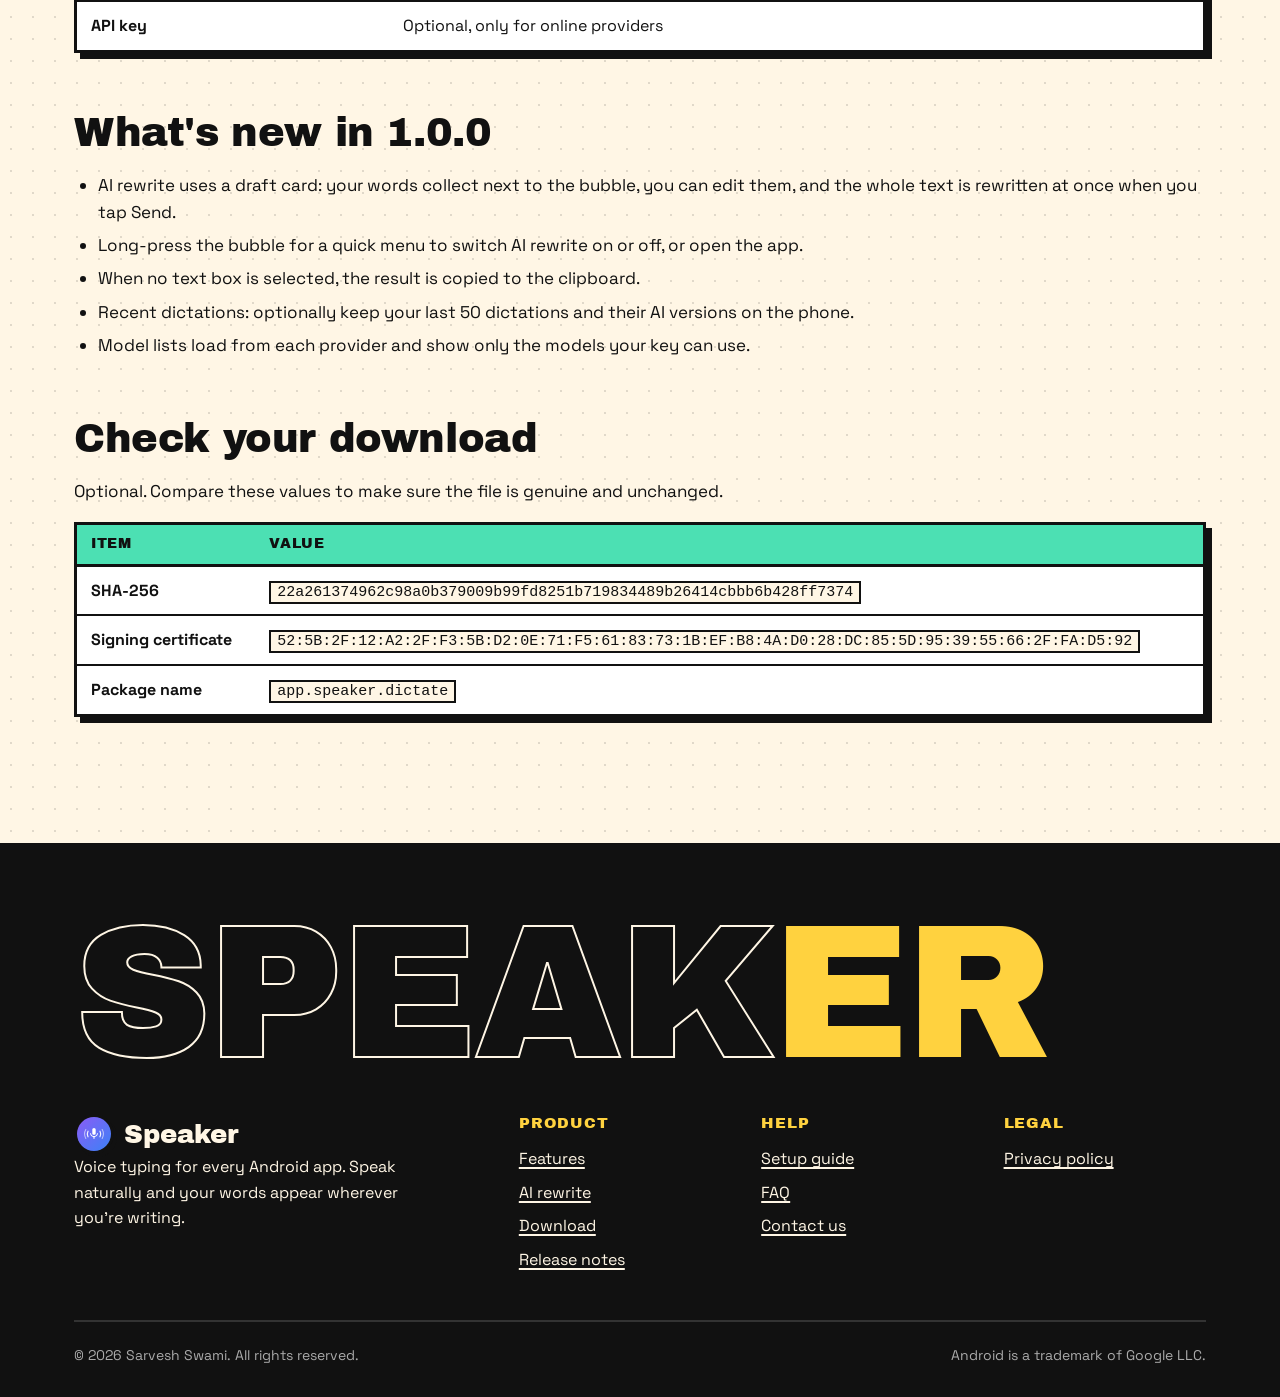
==== commit 994196a5: "Fill in developer name, contact email and privacy policy date" ====
--- a/download.html
+++ b/download.html
@@ -80,10 +80,10 @@
       <p>Voice typing for every Android app. Speak naturally and your words appear wherever you're writing.</p>
     </div>
     <div><h4>Product</h4><ul><li><a href="index.html#features">Features</a></li><li><a href="index.html#ai">AI rewrite</a></li><li><a href="download.html">Download</a></li><li><a href="download.html#releases">Release notes</a></li></ul></div>
-    <div><h4>Help</h4><ul><li><a href="guide.html">Setup guide</a></li><li><a href="faq.html">FAQ</a></li><li><a href="mailto:[CONTACT EMAIL]">Contact us</a></li></ul></div>
+    <div><h4>Help</h4><ul><li><a href="guide.html">Setup guide</a></li><li><a href="faq.html">FAQ</a></li><li><a href="mailto:contact.sarvesh.swami@gmail.com">Contact us</a></li></ul></div>
     <div><h4>Legal</h4><ul><li><a href="privacy.html">Privacy policy</a></li></ul></div>
   </div>
-  <div class="base"><span>&copy; 2026 [DEVELOPER NAME]. All rights reserved.</span><span>Android is a trademark of Google LLC.</span></div>
+  <div class="base"><span>&copy; 2026 Sarvesh Swami. All rights reserved.</span><span>Android is a trademark of Google LLC.</span></div>
 </div></footer>
 
 </body>
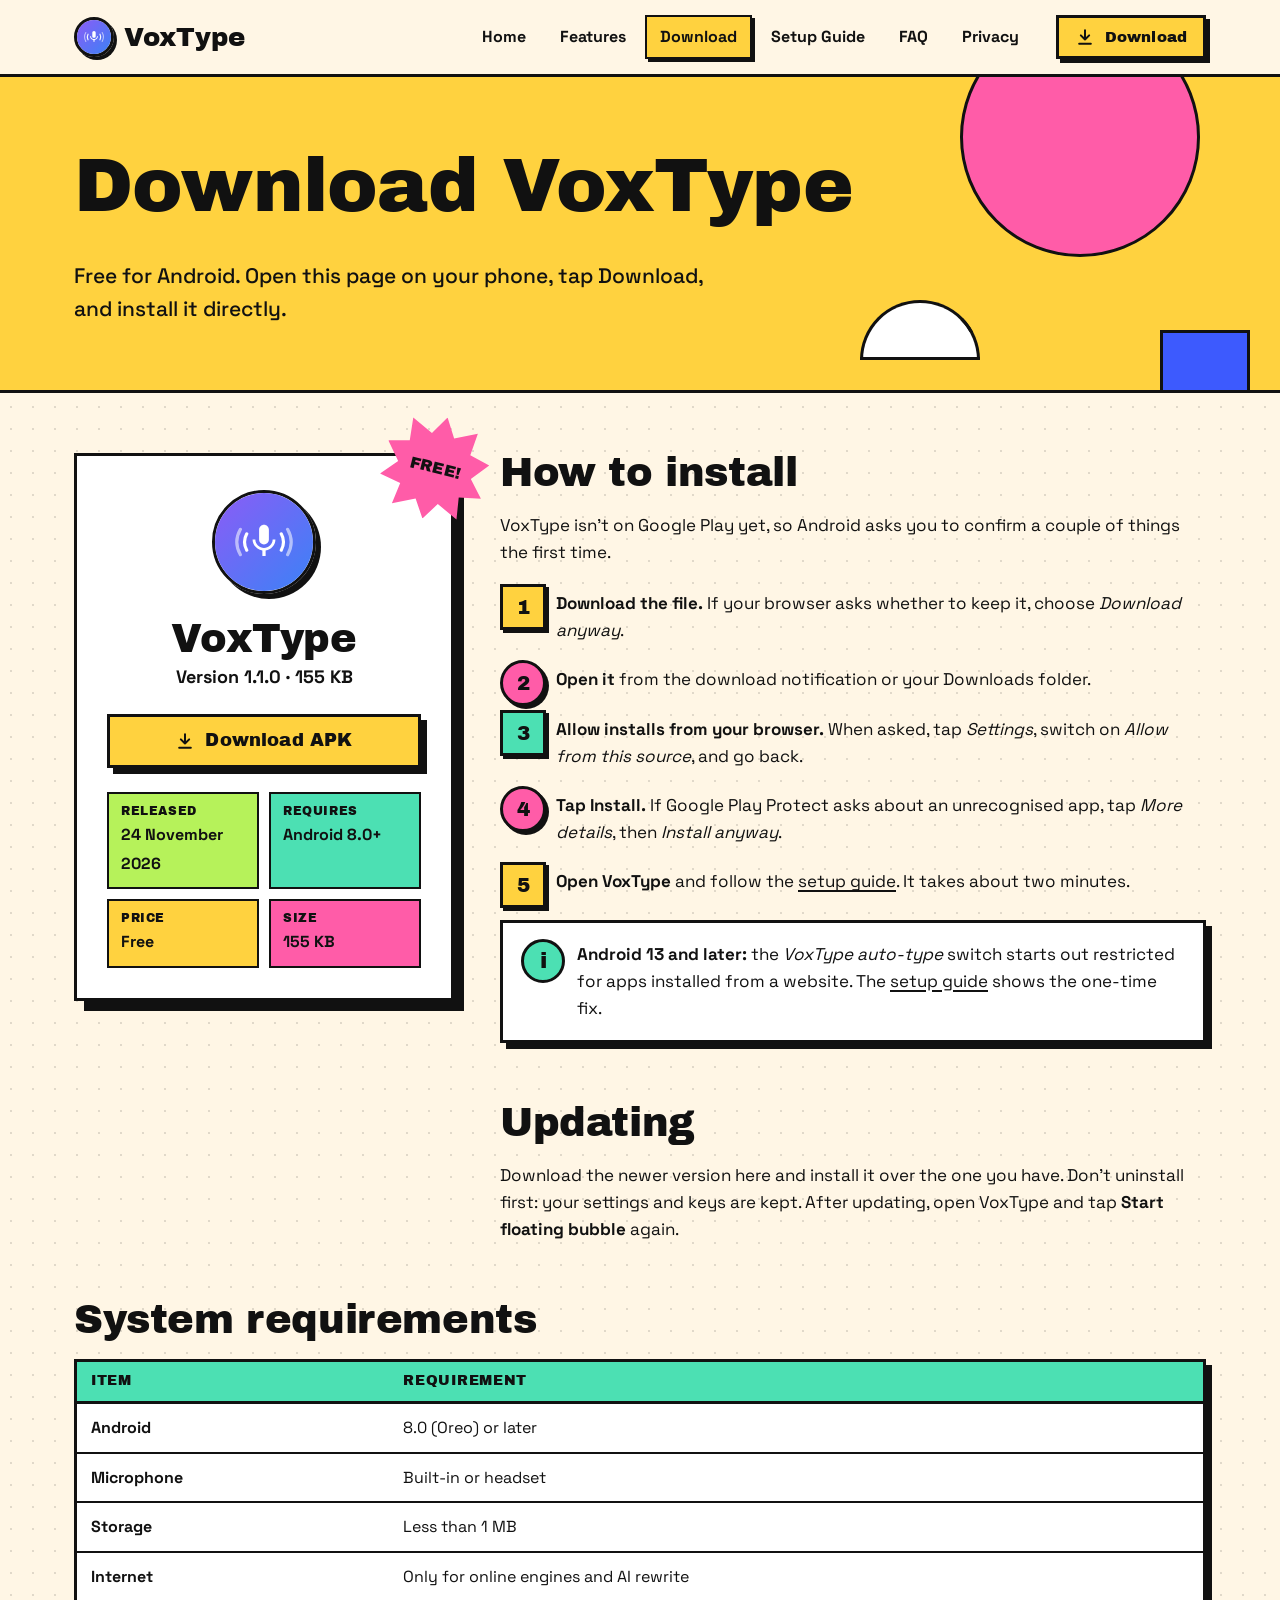
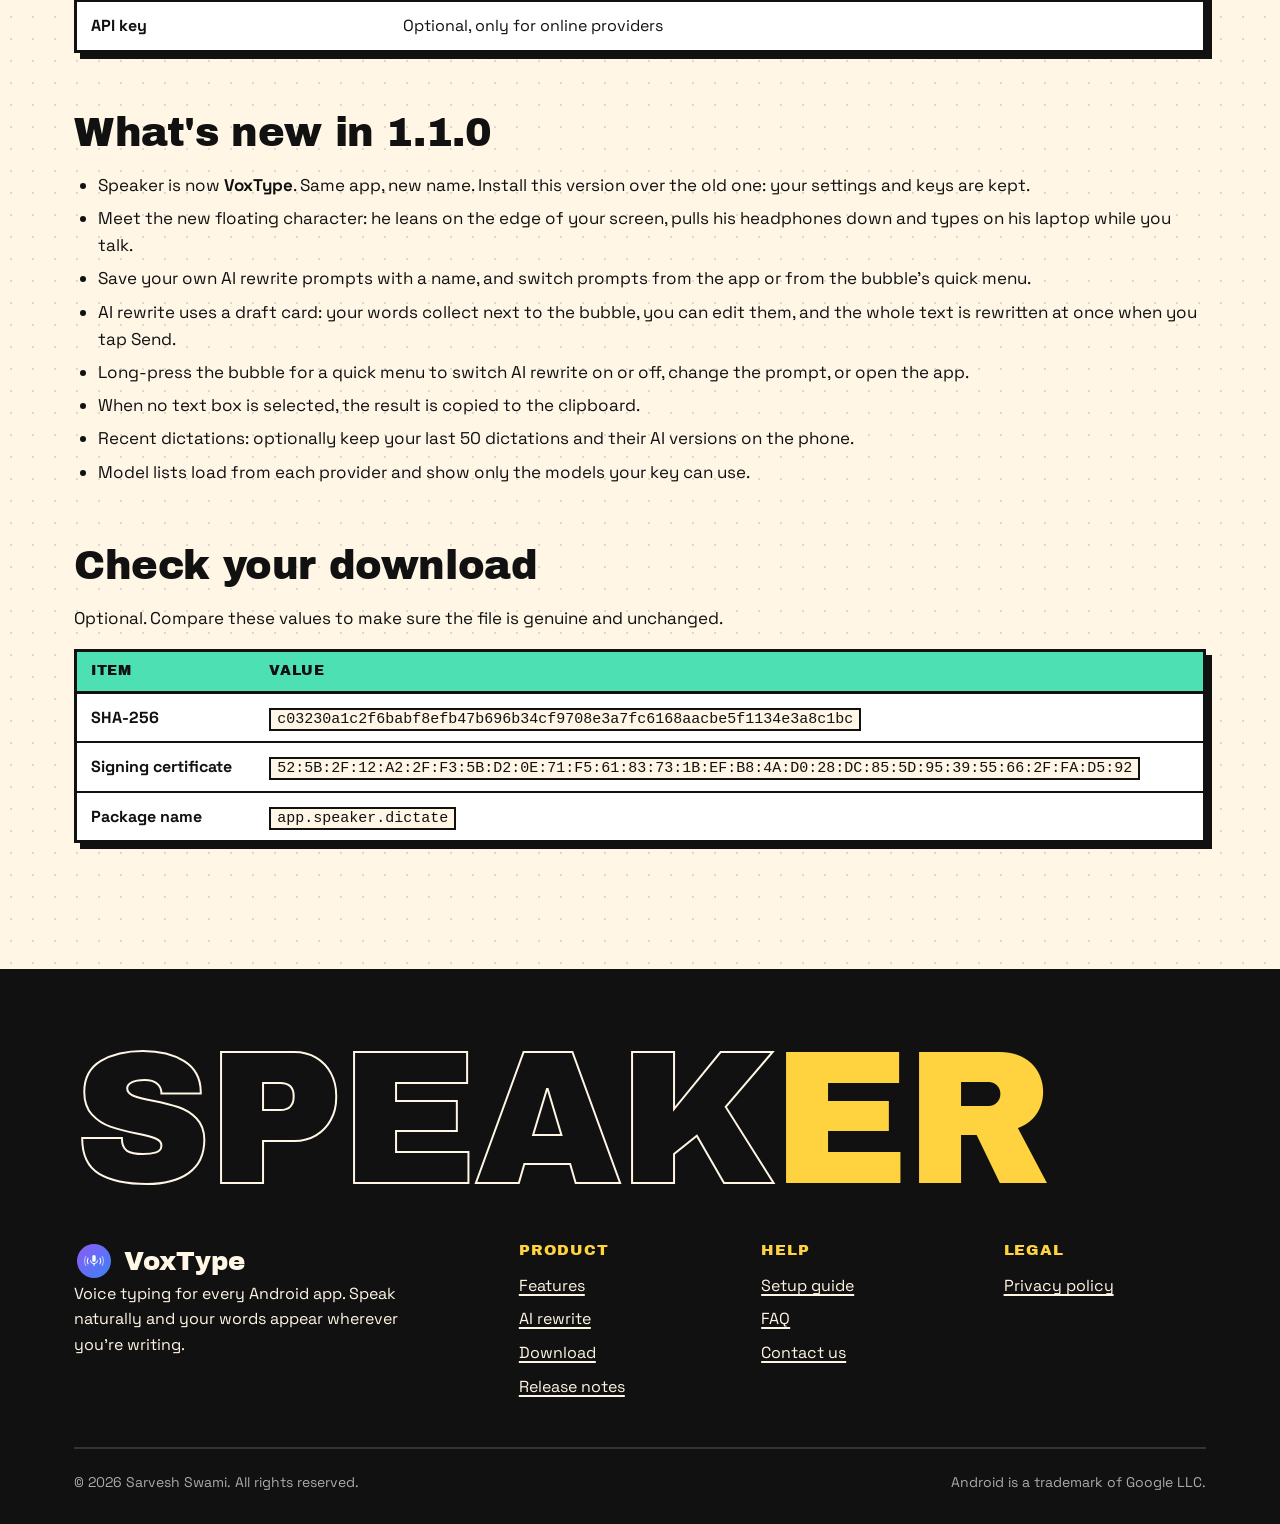
==== commit 2d229e85: "Rename the app to VoxType everywhere; offer VoxType 1.1.0 (versionCode 30)" ====
--- a/download.html
+++ b/download.html
@@ -3,8 +3,8 @@
 <head>
 <meta charset="utf-8">
 <meta name="viewport" content="width=device-width, initial-scale=1">
-<title>Download Speaker for Android</title>
-<meta name="description" content="Download Speaker, the free voice typing app for Android 8.0 and later.">
+<title>Download VoxType for Android</title>
+<meta name="description" content="Download VoxType, the free voice typing app for Android 8.0 and later.">
 <meta name="theme-color" content="#ffd23f">
 <link rel="preload" href="assets/fonts/archivo-black-latin.woff2" as="font" type="font/woff2" crossorigin>
 <link rel="icon" href="assets/logo.svg" type="image/svg+xml">
@@ -13,13 +13,13 @@
 <body>
 
 <header class="header"><div class="wrap">
-  <a class="logo" href="index.html"><img src="assets/logo.svg" alt="" width="36" height="36">Speaker</a>
+  <a class="logo" href="index.html"><img src="assets/logo.svg" alt="" width="36" height="36">VoxType</a>
   <ul class="nav"><li><a href="index.html">Home</a></li><li><a href="index.html#features">Features</a></li><li><a href="download.html" aria-current="page">Download</a></li><li><a href="guide.html">Setup Guide</a></li><li><a href="faq.html">FAQ</a></li><li><a href="privacy.html">Privacy</a></li></ul>
   <a class="btn btn-sm" href="download.html"><svg viewBox="0 0 24 24" fill="none" stroke="currentColor" stroke-width="2.4" stroke-linecap="round" stroke-linejoin="round"><path d="M12 4v11M7 10l5 5 5-5M5 20h14"/></svg>Download</a>
 </div></header>
 
 <section class="page-hero"><span class="shape s-circle p1"></span><span class="shape s-half p2"></span><span class="shape p3"></span><div class="wrap">
-  <h1>Download Speaker</h1>
+  <h1>Download VoxType</h1>
   <p>Free for Android. Open this page on your phone, tap Download, and install it directly.</p>
 </div></section>
 <div class="wrap">
@@ -27,29 +27,29 @@
     <div class="dl-card">
       <div class="burst">FREE!</div>
       <img class="ico" src="assets/logo.svg" alt="" width="104" height="104">
-      <h2>Speaker</h2>
-      <div class="ver">Version 1.0.0 &middot; 137 KB</div>
-      <a class="btn btn-lg" href="downloads/Speaker-1.0.0.apk" download><svg viewBox="0 0 24 24" fill="none" stroke="currentColor" stroke-width="2.4" stroke-linecap="round" stroke-linejoin="round"><path d="M12 4v11M7 10l5 5 5-5M5 20h14"/></svg>Download APK</a>
+      <h2>VoxType</h2>
+      <div class="ver">Version 1.1.0 &middot; 155 KB</div>
+      <a class="btn btn-lg" href="downloads/VoxType-1.1.0.apk" download><svg viewBox="0 0 24 24" fill="none" stroke="currentColor" stroke-width="2.4" stroke-linecap="round" stroke-linejoin="round"><path d="M12 4v11M7 10l5 5 5-5M5 20h14"/></svg>Download APK</a>
       <div class="facts">
-        <div><small>Released</small><b>22 November 2026</b></div>
+        <div><small>Released</small><b>24 November 2026</b></div>
         <div><small>Requires</small><b>Android 8.0+</b></div>
         <div><small>Price</small><b>Free</b></div>
-        <div><small>Size</small><b>137 KB</b></div>
+        <div><small>Size</small><b>155 KB</b></div>
       </div>
     </div>
     <div class="dl-main article">
       <h2>How to install</h2>
-      <p>Speaker isn't on Google Play yet, so Android asks you to confirm a couple of things the first time.</p>
+      <p>VoxType isn't on Google Play yet, so Android asks you to confirm a couple of things the first time.</p>
       <ol class="numbered">
         <li><b>Download the file.</b> If your browser asks whether to keep it, choose <i>Download anyway</i>.</li>
         <li><b>Open it</b> from the download notification or your Downloads folder.</li>
         <li><b>Allow installs from your browser.</b> When asked, tap <i>Settings</i>, switch on <i>Allow from this source</i>, and go back.</li>
         <li><b>Tap Install.</b> If Google Play Protect asks about an unrecognised app, tap <i>More details</i>, then <i>Install anyway</i>.</li>
-        <li><b>Open Speaker</b> and follow the <a href="guide.html">setup guide</a>. It takes about two minutes.</li>
+        <li><b>Open VoxType</b> and follow the <a href="guide.html">setup guide</a>. It takes about two minutes.</li>
       </ol>
-      <div class="note"><b>Android 13 and later:</b> the <i>Speaker auto-type</i> switch starts out restricted for apps installed from a website. The <a href="guide.html#restricted">setup guide</a> shows the one-time fix.</div>
+      <div class="note"><b>Android 13 and later:</b> the <i>VoxType auto-type</i> switch starts out restricted for apps installed from a website. The <a href="guide.html#restricted">setup guide</a> shows the one-time fix.</div>
       <h2>Updating</h2>
-      <p>Download the newer version here and install it over the one you have. Don't uninstall first: your settings and keys are kept. After updating, open Speaker and tap <b>Start floating bubble</b> again.</p>
+      <p>Download the newer version here and install it over the one you have. Don't uninstall first: your settings and keys are kept. After updating, open VoxType and tap <b>Start floating bubble</b> again.</p>
     </div>
   </div>
 
@@ -57,17 +57,20 @@
     <div class="article" style="max-width:none">
       <h2 id="requirements">System requirements</h2>
       <table class="table"><tr><th>Item</th><th>Requirement</th></tr><tr><td>Android</td><td>8.0 (Oreo) or later</td></tr><tr><td>Microphone</td><td>Built-in or headset</td></tr><tr><td>Storage</td><td>Less than 1 MB</td></tr><tr><td>Internet</td><td>Only for online engines and AI rewrite</td></tr><tr><td>API key</td><td>Optional, only for online providers</td></tr></table>
-      <h2 id="releases">What's new in 1.0.0</h2>
+      <h2 id="releases">What's new in 1.1.0</h2>
       <ul>
+        <li>Speaker is now <b>VoxType</b>. Same app, new name. Install this version over the old one: your settings and keys are kept.</li>
+        <li>Meet the new floating character: he leans on the edge of your screen, pulls his headphones down and types on his laptop while you talk.</li>
+        <li>Save your own AI rewrite prompts with a name, and switch prompts from the app or from the bubble's quick menu.</li>
         <li>AI rewrite uses a draft card: your words collect next to the bubble, you can edit them, and the whole text is rewritten at once when you tap Send.</li>
-        <li>Long-press the bubble for a quick menu to switch AI rewrite on or off, or open the app.</li>
+        <li>Long-press the bubble for a quick menu to switch AI rewrite on or off, change the prompt, or open the app.</li>
         <li>When no text box is selected, the result is copied to the clipboard.</li>
         <li>Recent dictations: optionally keep your last 50 dictations and their AI versions on the phone.</li>
         <li>Model lists load from each provider and show only the models your key can use.</li>
       </ul>
       <h2 id="verify">Check your download</h2>
       <p>Optional. Compare these values to make sure the file is genuine and unchanged.</p>
-      <table class="table"><tr><th>Item</th><th>Value</th></tr><tr><td>SHA-256</td><td><span class="code">22a261374962c98a0b379009b99fd8251b719834489b26414cbbb6b428ff7374</span></td></tr><tr><td>Signing certificate</td><td><span class="code">52:5B:2F:12:A2:2F:F3:5B:D2:0E:71:F5:61:83:73:1B:EF:B8:4A:D0:28:DC:85:5D:95:39:55:66:2F:FA:D5:92</span></td></tr><tr><td>Package name</td><td><span class="code">app.speaker.dictate</span></td></tr></table>
+      <table class="table"><tr><th>Item</th><th>Value</th></tr><tr><td>SHA-256</td><td><span class="code">c03230a1c2f6babf8efb47b696b34cf9708e3a7fc6168aacbe5f1134e3a8c1bc</span></td></tr><tr><td>Signing certificate</td><td><span class="code">52:5B:2F:12:A2:2F:F3:5B:D2:0E:71:F5:61:83:73:1B:EF:B8:4A:D0:28:DC:85:5D:95:39:55:66:2F:FA:D5:92</span></td></tr><tr><td>Package name</td><td><span class="code">app.speaker.dictate</span></td></tr></table>
     </div>
   </div>
 </div>
@@ -76,7 +79,7 @@
   <div class="giant" aria-hidden="true">SPEAK<span>ER</span></div>
   <div class="cols">
     <div>
-      <a class="logo" href="index.html"><img src="assets/logo.svg" alt="" width="36" height="36">Speaker</a>
+      <a class="logo" href="index.html"><img src="assets/logo.svg" alt="" width="36" height="36">VoxType</a>
       <p>Voice typing for every Android app. Speak naturally and your words appear wherever you're writing.</p>
     </div>
     <div><h4>Product</h4><ul><li><a href="index.html#features">Features</a></li><li><a href="index.html#ai">AI rewrite</a></li><li><a href="download.html">Download</a></li><li><a href="download.html#releases">Release notes</a></li></ul></div>
--- a/assets/style.css
+++ b/assets/style.css
@@ -1,4 +1,4 @@
-/* Speaker website: bold art-poster style. Thick outlines, hard shadows, flat bright colours, geometric shapes,
+/* VoxType website: bold art-poster style. Thick outlines, hard shadows, flat bright colours, geometric shapes,
    clipped and outlined type. Fonts are self-hosted (SIL Open Font License): Archivo Black, Space Grotesk.
    No frameworks, no third-party requests. */
 
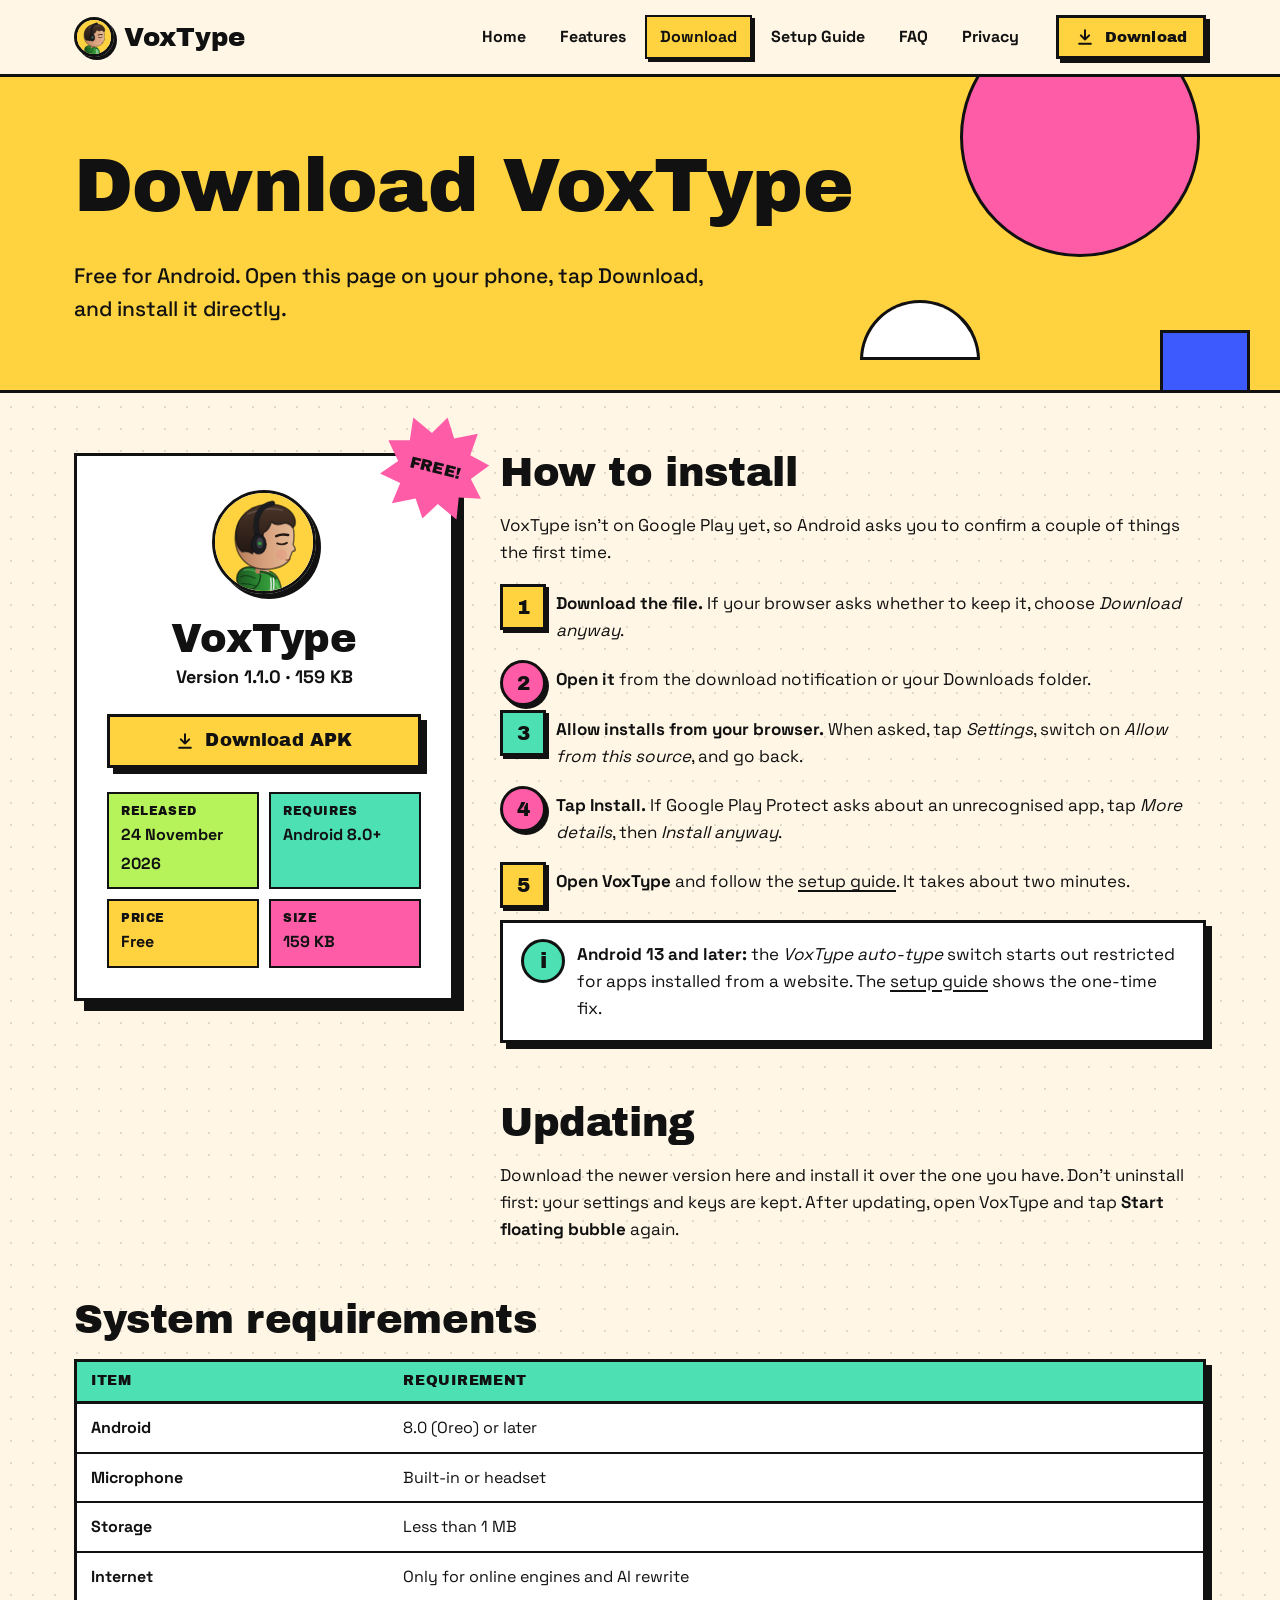
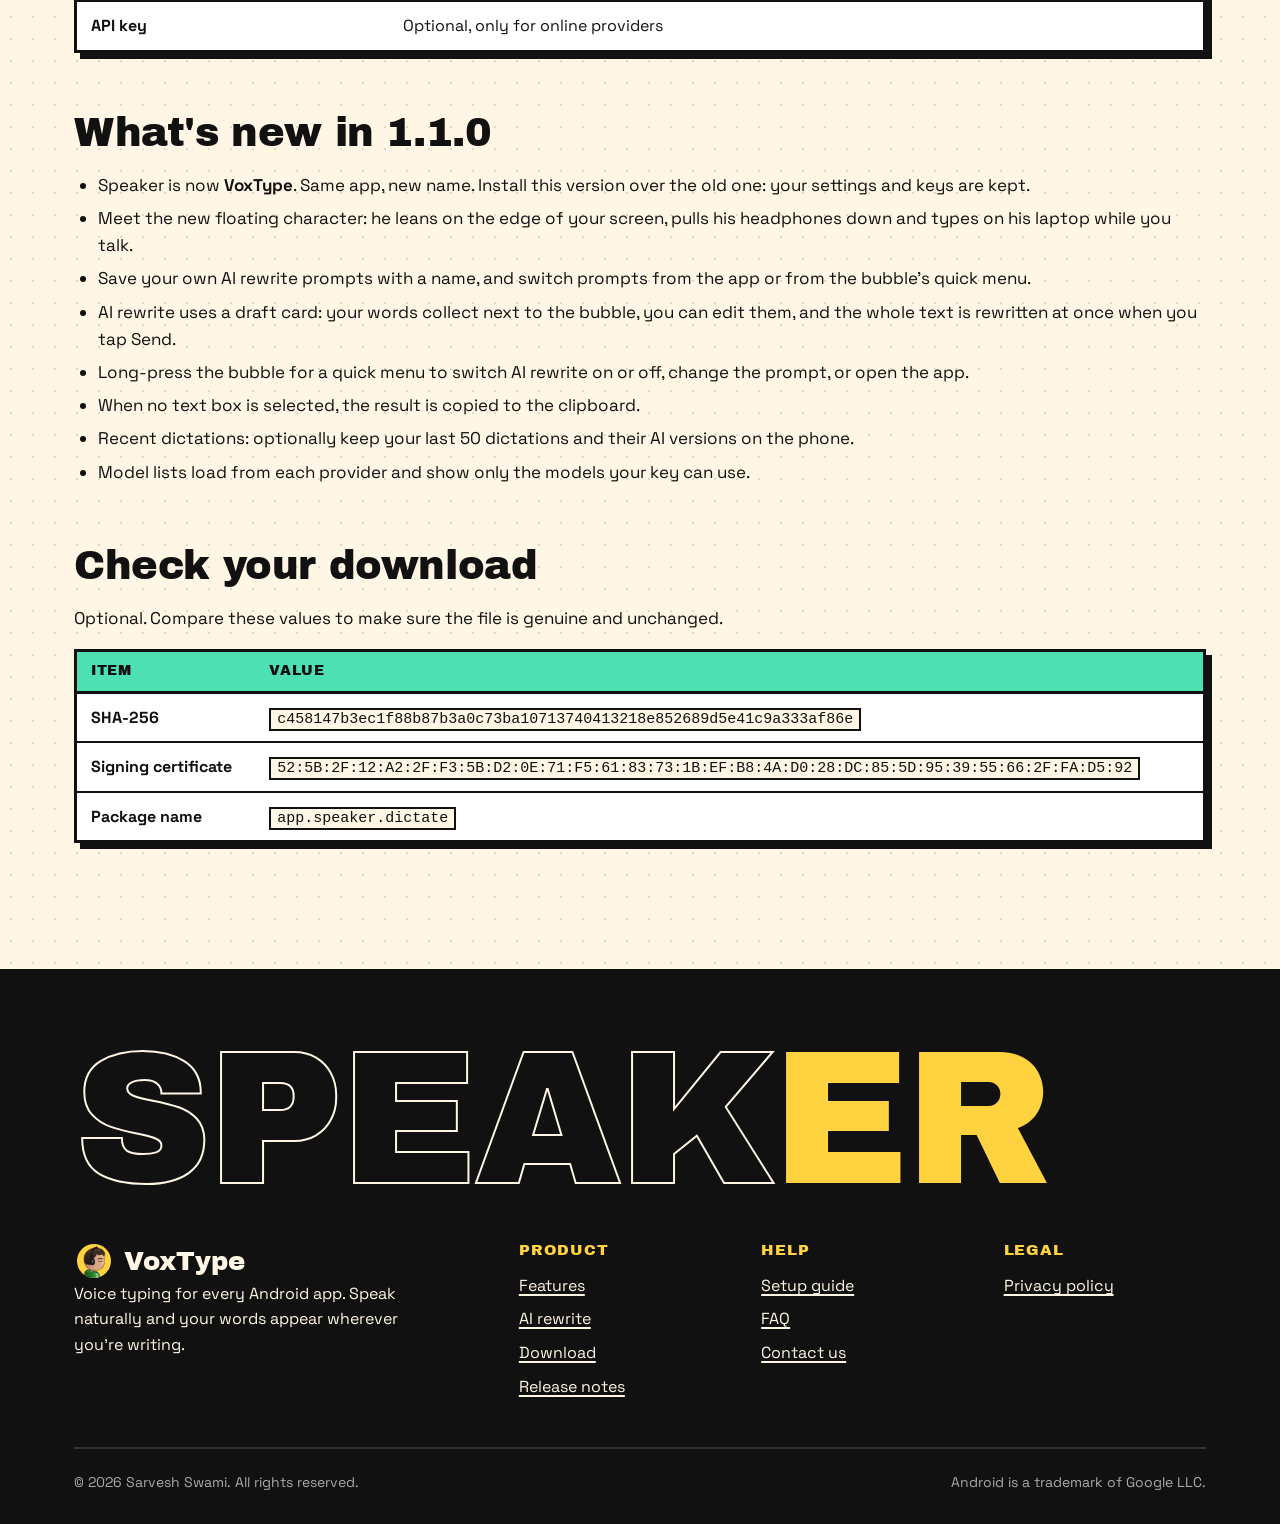
==== commit 91a908b8: "New logo: the VoxType mascot head; download rebuilt with the new app icon" ====
--- a/download.html
+++ b/download.html
@@ -28,13 +28,13 @@
       <div class="burst">FREE!</div>
       <img class="ico" src="assets/logo.svg" alt="" width="104" height="104">
       <h2>VoxType</h2>
-      <div class="ver">Version 1.1.0 &middot; 155 KB</div>
+      <div class="ver">Version 1.1.0 &middot; 159 KB</div>
       <a class="btn btn-lg" href="downloads/VoxType-1.1.0.apk" download><svg viewBox="0 0 24 24" fill="none" stroke="currentColor" stroke-width="2.4" stroke-linecap="round" stroke-linejoin="round"><path d="M12 4v11M7 10l5 5 5-5M5 20h14"/></svg>Download APK</a>
       <div class="facts">
         <div><small>Released</small><b>24 November 2026</b></div>
         <div><small>Requires</small><b>Android 8.0+</b></div>
         <div><small>Price</small><b>Free</b></div>
-        <div><small>Size</small><b>155 KB</b></div>
+        <div><small>Size</small><b>159 KB</b></div>
       </div>
     </div>
     <div class="dl-main article">
@@ -70,7 +70,7 @@
       </ul>
       <h2 id="verify">Check your download</h2>
       <p>Optional. Compare these values to make sure the file is genuine and unchanged.</p>
-      <table class="table"><tr><th>Item</th><th>Value</th></tr><tr><td>SHA-256</td><td><span class="code">c03230a1c2f6babf8efb47b696b34cf9708e3a7fc6168aacbe5f1134e3a8c1bc</span></td></tr><tr><td>Signing certificate</td><td><span class="code">52:5B:2F:12:A2:2F:F3:5B:D2:0E:71:F5:61:83:73:1B:EF:B8:4A:D0:28:DC:85:5D:95:39:55:66:2F:FA:D5:92</span></td></tr><tr><td>Package name</td><td><span class="code">app.speaker.dictate</span></td></tr></table>
+      <table class="table"><tr><th>Item</th><th>Value</th></tr><tr><td>SHA-256</td><td><span class="code">c458147b3ec1f88b87b3a0c73ba10713740413218e852689d5e41c9a333af86e</span></td></tr><tr><td>Signing certificate</td><td><span class="code">52:5B:2F:12:A2:2F:F3:5B:D2:0E:71:F5:61:83:73:1B:EF:B8:4A:D0:28:DC:85:5D:95:39:55:66:2F:FA:D5:92</span></td></tr><tr><td>Package name</td><td><span class="code">app.speaker.dictate</span></td></tr></table>
     </div>
   </div>
 </div>
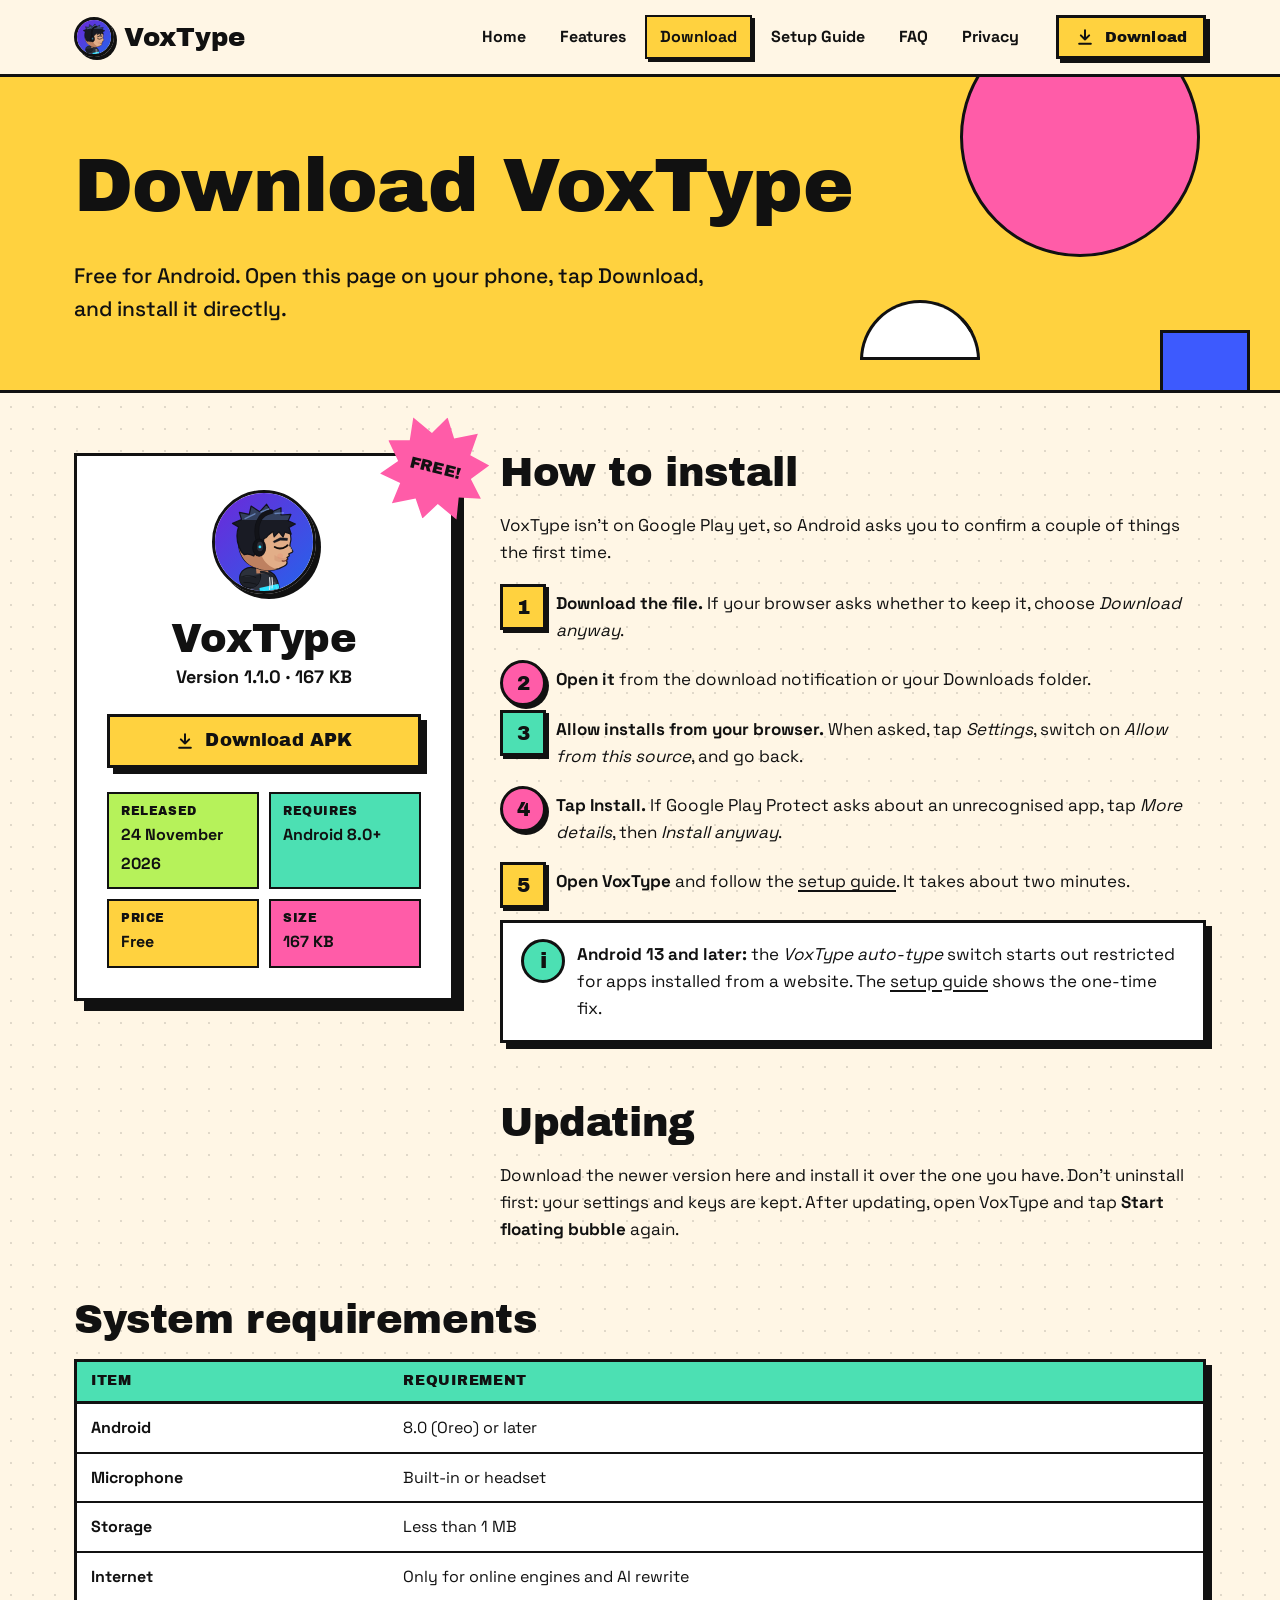
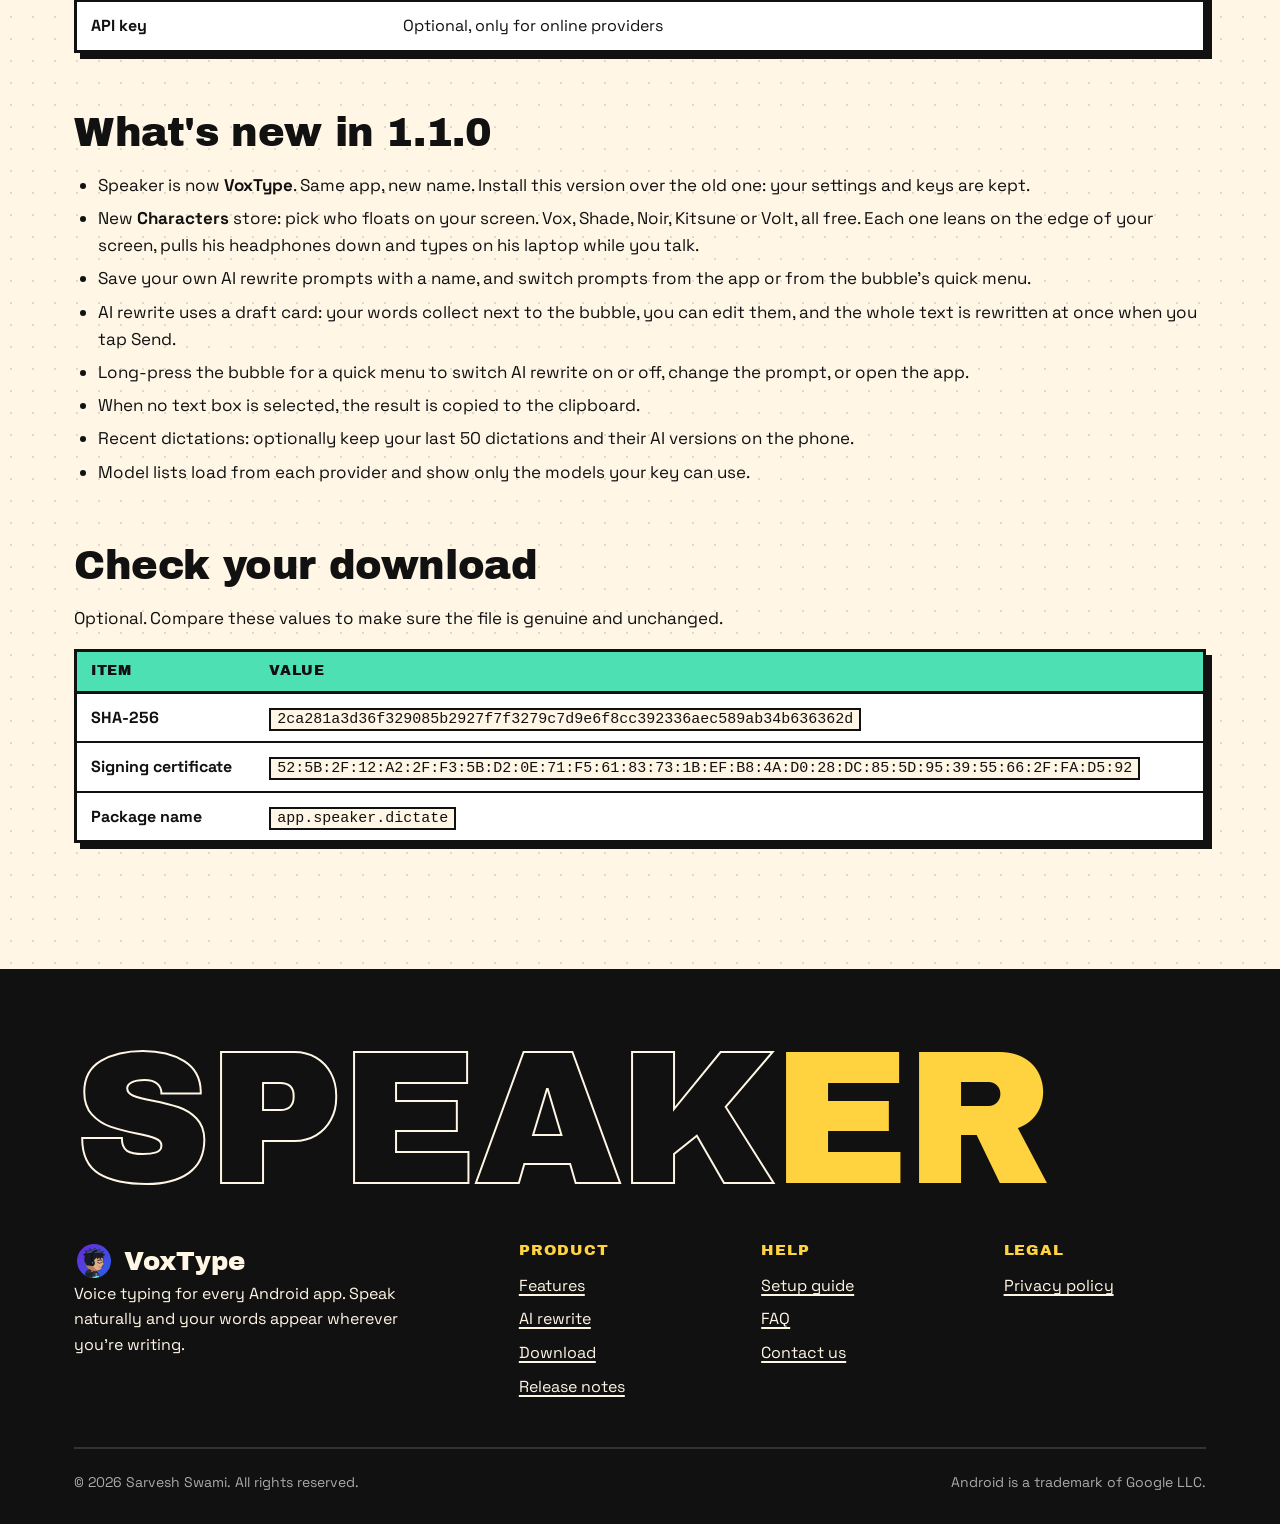
==== commit bacec347: "Logo: the new Vox character on the brand gradient; download adds the Characters store" ====
--- a/download.html
+++ b/download.html
@@ -28,13 +28,13 @@
       <div class="burst">FREE!</div>
       <img class="ico" src="assets/logo.svg" alt="" width="104" height="104">
       <h2>VoxType</h2>
-      <div class="ver">Version 1.1.0 &middot; 159 KB</div>
+      <div class="ver">Version 1.1.0 &middot; 167 KB</div>
       <a class="btn btn-lg" href="downloads/VoxType-1.1.0.apk" download><svg viewBox="0 0 24 24" fill="none" stroke="currentColor" stroke-width="2.4" stroke-linecap="round" stroke-linejoin="round"><path d="M12 4v11M7 10l5 5 5-5M5 20h14"/></svg>Download APK</a>
       <div class="facts">
         <div><small>Released</small><b>24 November 2026</b></div>
         <div><small>Requires</small><b>Android 8.0+</b></div>
         <div><small>Price</small><b>Free</b></div>
-        <div><small>Size</small><b>159 KB</b></div>
+        <div><small>Size</small><b>167 KB</b></div>
       </div>
     </div>
     <div class="dl-main article">
@@ -60,7 +60,7 @@
       <h2 id="releases">What's new in 1.1.0</h2>
       <ul>
         <li>Speaker is now <b>VoxType</b>. Same app, new name. Install this version over the old one: your settings and keys are kept.</li>
-        <li>Meet the new floating character: he leans on the edge of your screen, pulls his headphones down and types on his laptop while you talk.</li>
+        <li>New <b>Characters</b> store: pick who floats on your screen. Vox, Shade, Noir, Kitsune or Volt, all free. Each one leans on the edge of your screen, pulls his headphones down and types on his laptop while you talk.</li>
         <li>Save your own AI rewrite prompts with a name, and switch prompts from the app or from the bubble's quick menu.</li>
         <li>AI rewrite uses a draft card: your words collect next to the bubble, you can edit them, and the whole text is rewritten at once when you tap Send.</li>
         <li>Long-press the bubble for a quick menu to switch AI rewrite on or off, change the prompt, or open the app.</li>
@@ -70,7 +70,7 @@
       </ul>
       <h2 id="verify">Check your download</h2>
       <p>Optional. Compare these values to make sure the file is genuine and unchanged.</p>
-      <table class="table"><tr><th>Item</th><th>Value</th></tr><tr><td>SHA-256</td><td><span class="code">c458147b3ec1f88b87b3a0c73ba10713740413218e852689d5e41c9a333af86e</span></td></tr><tr><td>Signing certificate</td><td><span class="code">52:5B:2F:12:A2:2F:F3:5B:D2:0E:71:F5:61:83:73:1B:EF:B8:4A:D0:28:DC:85:5D:95:39:55:66:2F:FA:D5:92</span></td></tr><tr><td>Package name</td><td><span class="code">app.speaker.dictate</span></td></tr></table>
+      <table class="table"><tr><th>Item</th><th>Value</th></tr><tr><td>SHA-256</td><td><span class="code">2ca281a3d36f329085b2927f7f3279c7d9e6f8cc392336aec589ab34b636362d</span></td></tr><tr><td>Signing certificate</td><td><span class="code">52:5B:2F:12:A2:2F:F3:5B:D2:0E:71:F5:61:83:73:1B:EF:B8:4A:D0:28:DC:85:5D:95:39:55:66:2F:FA:D5:92</span></td></tr><tr><td>Package name</td><td><span class="code">app.speaker.dictate</span></td></tr></table>
     </div>
   </div>
 </div>
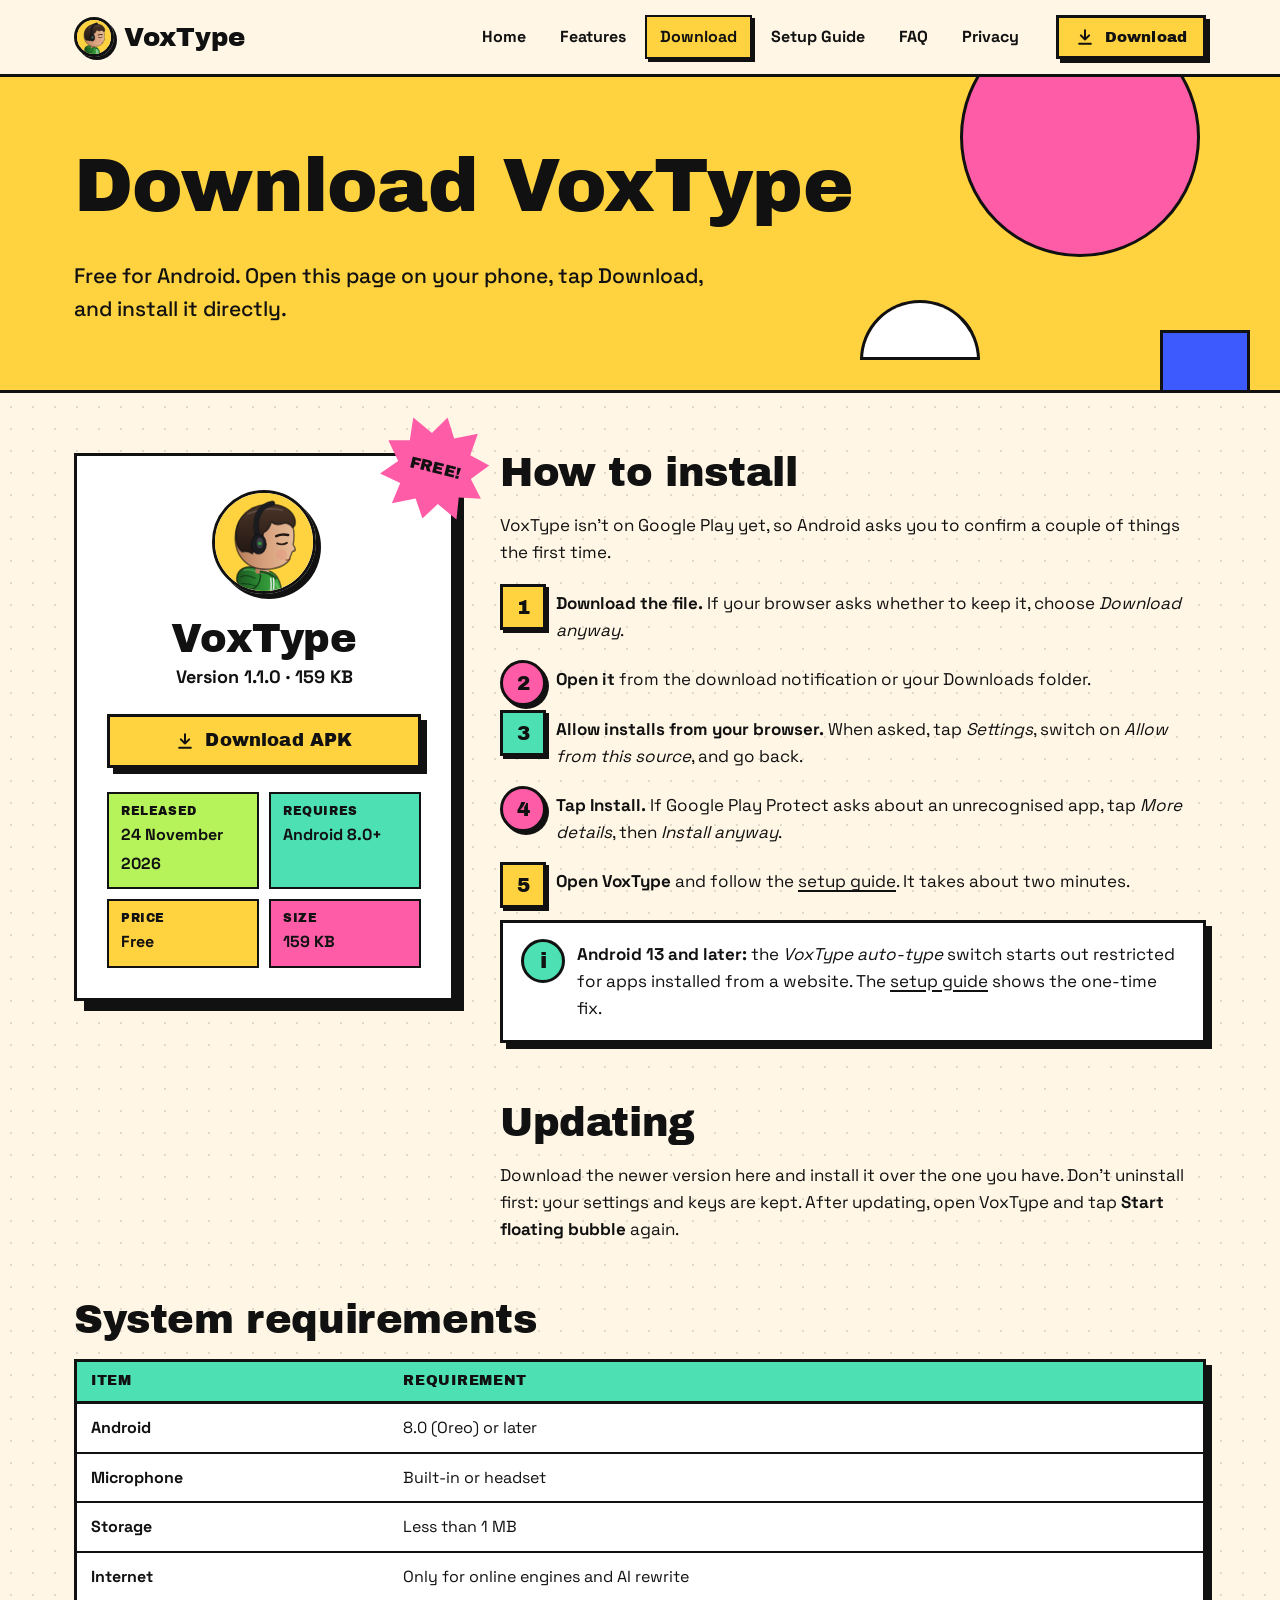
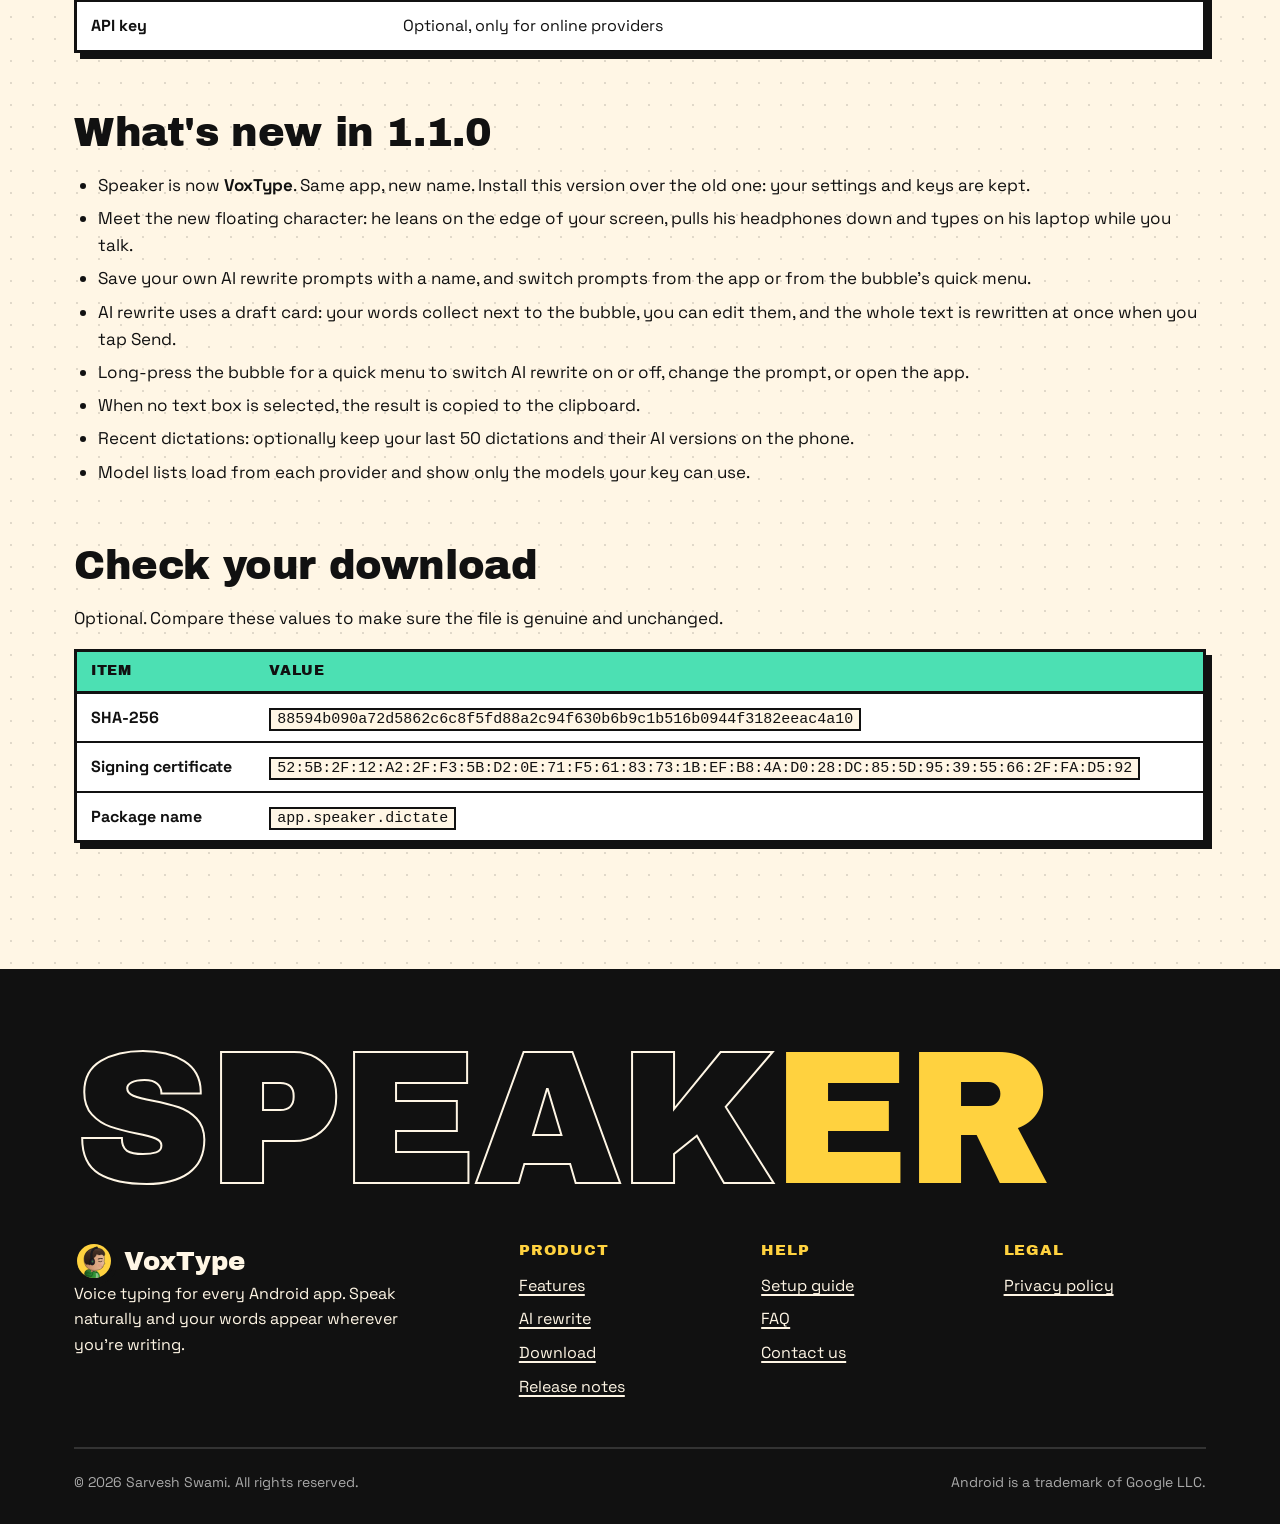
==== commit ed20adac: "Back to the green-jacket mascot logo; download rebuilt with the original character" ====
--- a/download.html
+++ b/download.html
@@ -28,13 +28,13 @@
       <div class="burst">FREE!</div>
       <img class="ico" src="assets/logo.svg" alt="" width="104" height="104">
       <h2>VoxType</h2>
-      <div class="ver">Version 1.1.0 &middot; 167 KB</div>
+      <div class="ver">Version 1.1.0 &middot; 159 KB</div>
       <a class="btn btn-lg" href="downloads/VoxType-1.1.0.apk" download><svg viewBox="0 0 24 24" fill="none" stroke="currentColor" stroke-width="2.4" stroke-linecap="round" stroke-linejoin="round"><path d="M12 4v11M7 10l5 5 5-5M5 20h14"/></svg>Download APK</a>
       <div class="facts">
         <div><small>Released</small><b>24 November 2026</b></div>
         <div><small>Requires</small><b>Android 8.0+</b></div>
         <div><small>Price</small><b>Free</b></div>
-        <div><small>Size</small><b>167 KB</b></div>
+        <div><small>Size</small><b>159 KB</b></div>
       </div>
     </div>
     <div class="dl-main article">
@@ -60,7 +60,7 @@
       <h2 id="releases">What's new in 1.1.0</h2>
       <ul>
         <li>Speaker is now <b>VoxType</b>. Same app, new name. Install this version over the old one: your settings and keys are kept.</li>
-        <li>New <b>Characters</b> store: pick who floats on your screen. Vox, Shade, Noir, Kitsune or Volt, all free. Each one leans on the edge of your screen, pulls his headphones down and types on his laptop while you talk.</li>
+        <li>Meet the new floating character: he leans on the edge of your screen, pulls his headphones down and types on his laptop while you talk.</li>
         <li>Save your own AI rewrite prompts with a name, and switch prompts from the app or from the bubble's quick menu.</li>
         <li>AI rewrite uses a draft card: your words collect next to the bubble, you can edit them, and the whole text is rewritten at once when you tap Send.</li>
         <li>Long-press the bubble for a quick menu to switch AI rewrite on or off, change the prompt, or open the app.</li>
@@ -70,7 +70,7 @@
       </ul>
       <h2 id="verify">Check your download</h2>
       <p>Optional. Compare these values to make sure the file is genuine and unchanged.</p>
-      <table class="table"><tr><th>Item</th><th>Value</th></tr><tr><td>SHA-256</td><td><span class="code">2ca281a3d36f329085b2927f7f3279c7d9e6f8cc392336aec589ab34b636362d</span></td></tr><tr><td>Signing certificate</td><td><span class="code">52:5B:2F:12:A2:2F:F3:5B:D2:0E:71:F5:61:83:73:1B:EF:B8:4A:D0:28:DC:85:5D:95:39:55:66:2F:FA:D5:92</span></td></tr><tr><td>Package name</td><td><span class="code">app.speaker.dictate</span></td></tr></table>
+      <table class="table"><tr><th>Item</th><th>Value</th></tr><tr><td>SHA-256</td><td><span class="code">88594b090a72d5862c6c8f5fd88a2c94f630b6b9c1b516b0944f3182eeac4a10</span></td></tr><tr><td>Signing certificate</td><td><span class="code">52:5B:2F:12:A2:2F:F3:5B:D2:0E:71:F5:61:83:73:1B:EF:B8:4A:D0:28:DC:85:5D:95:39:55:66:2F:FA:D5:92</span></td></tr><tr><td>Package name</td><td><span class="code">app.speaker.dictate</span></td></tr></table>
     </div>
   </div>
 </div>
